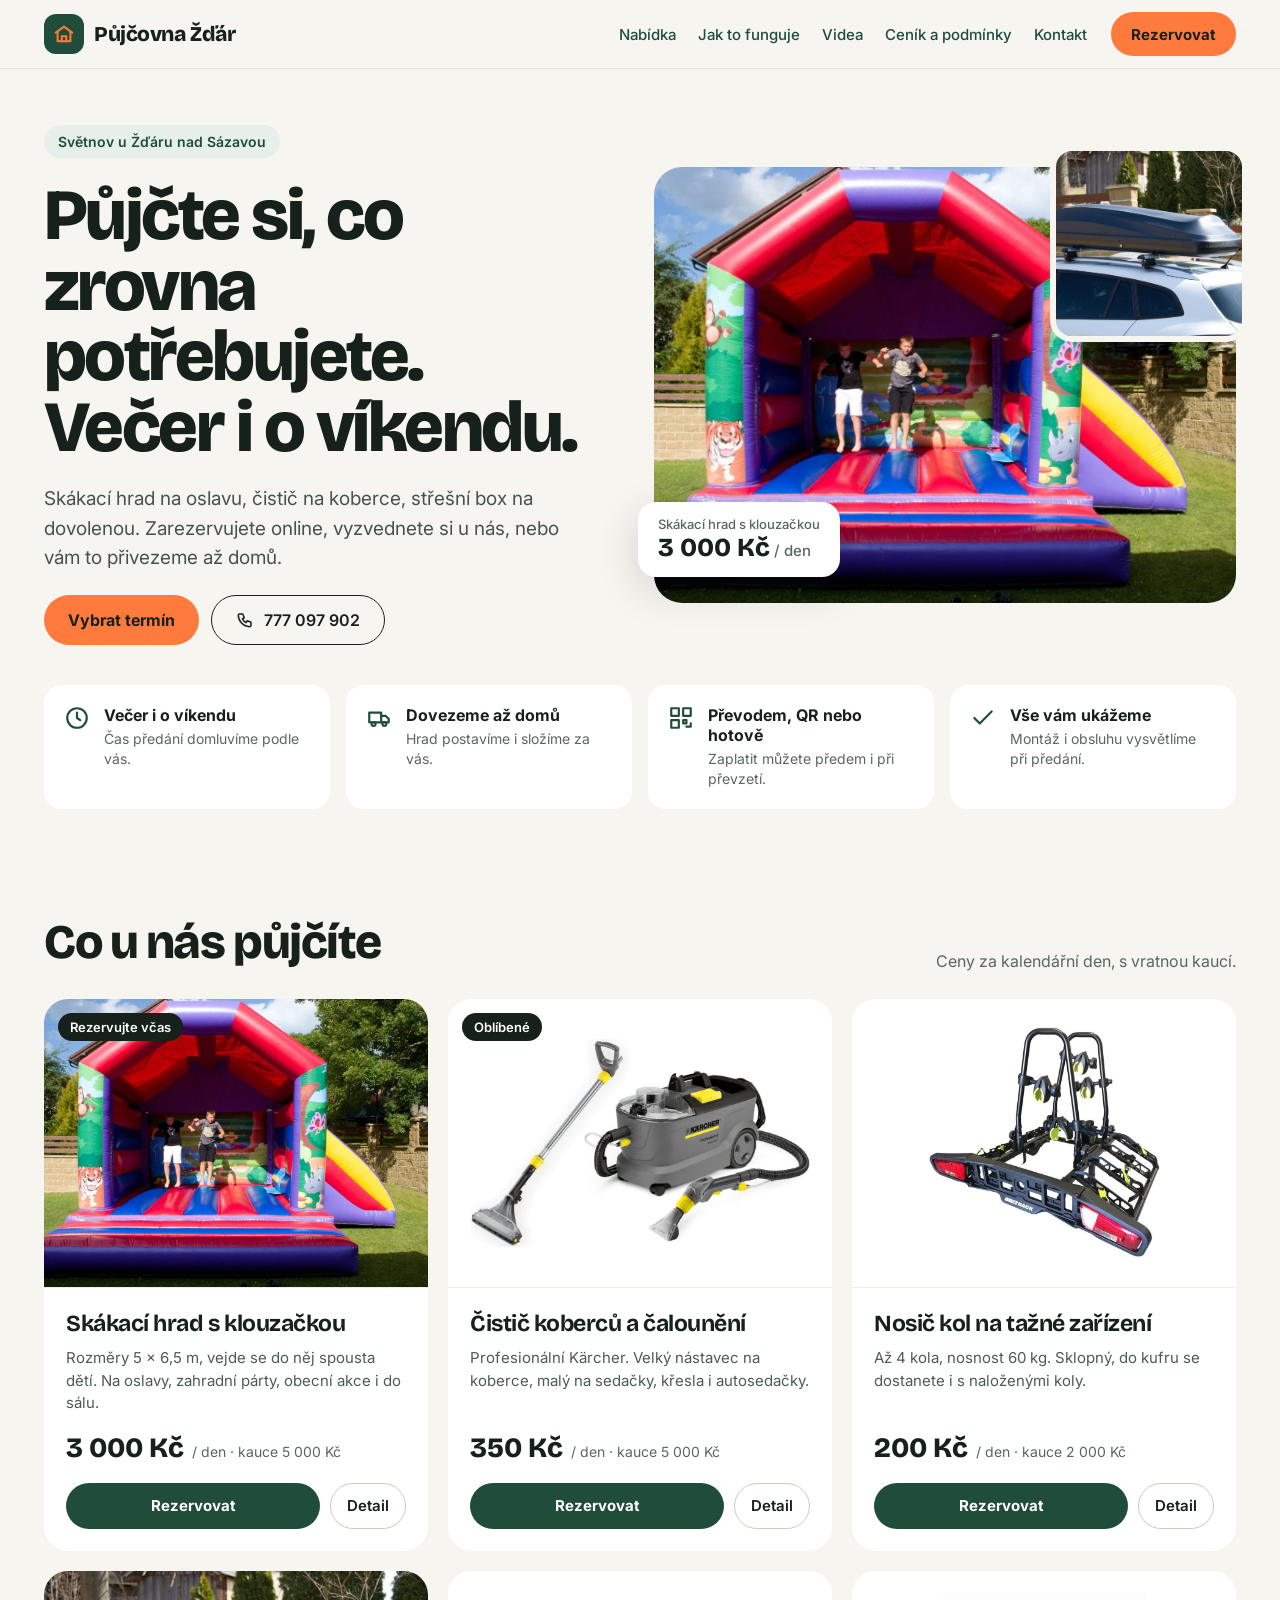
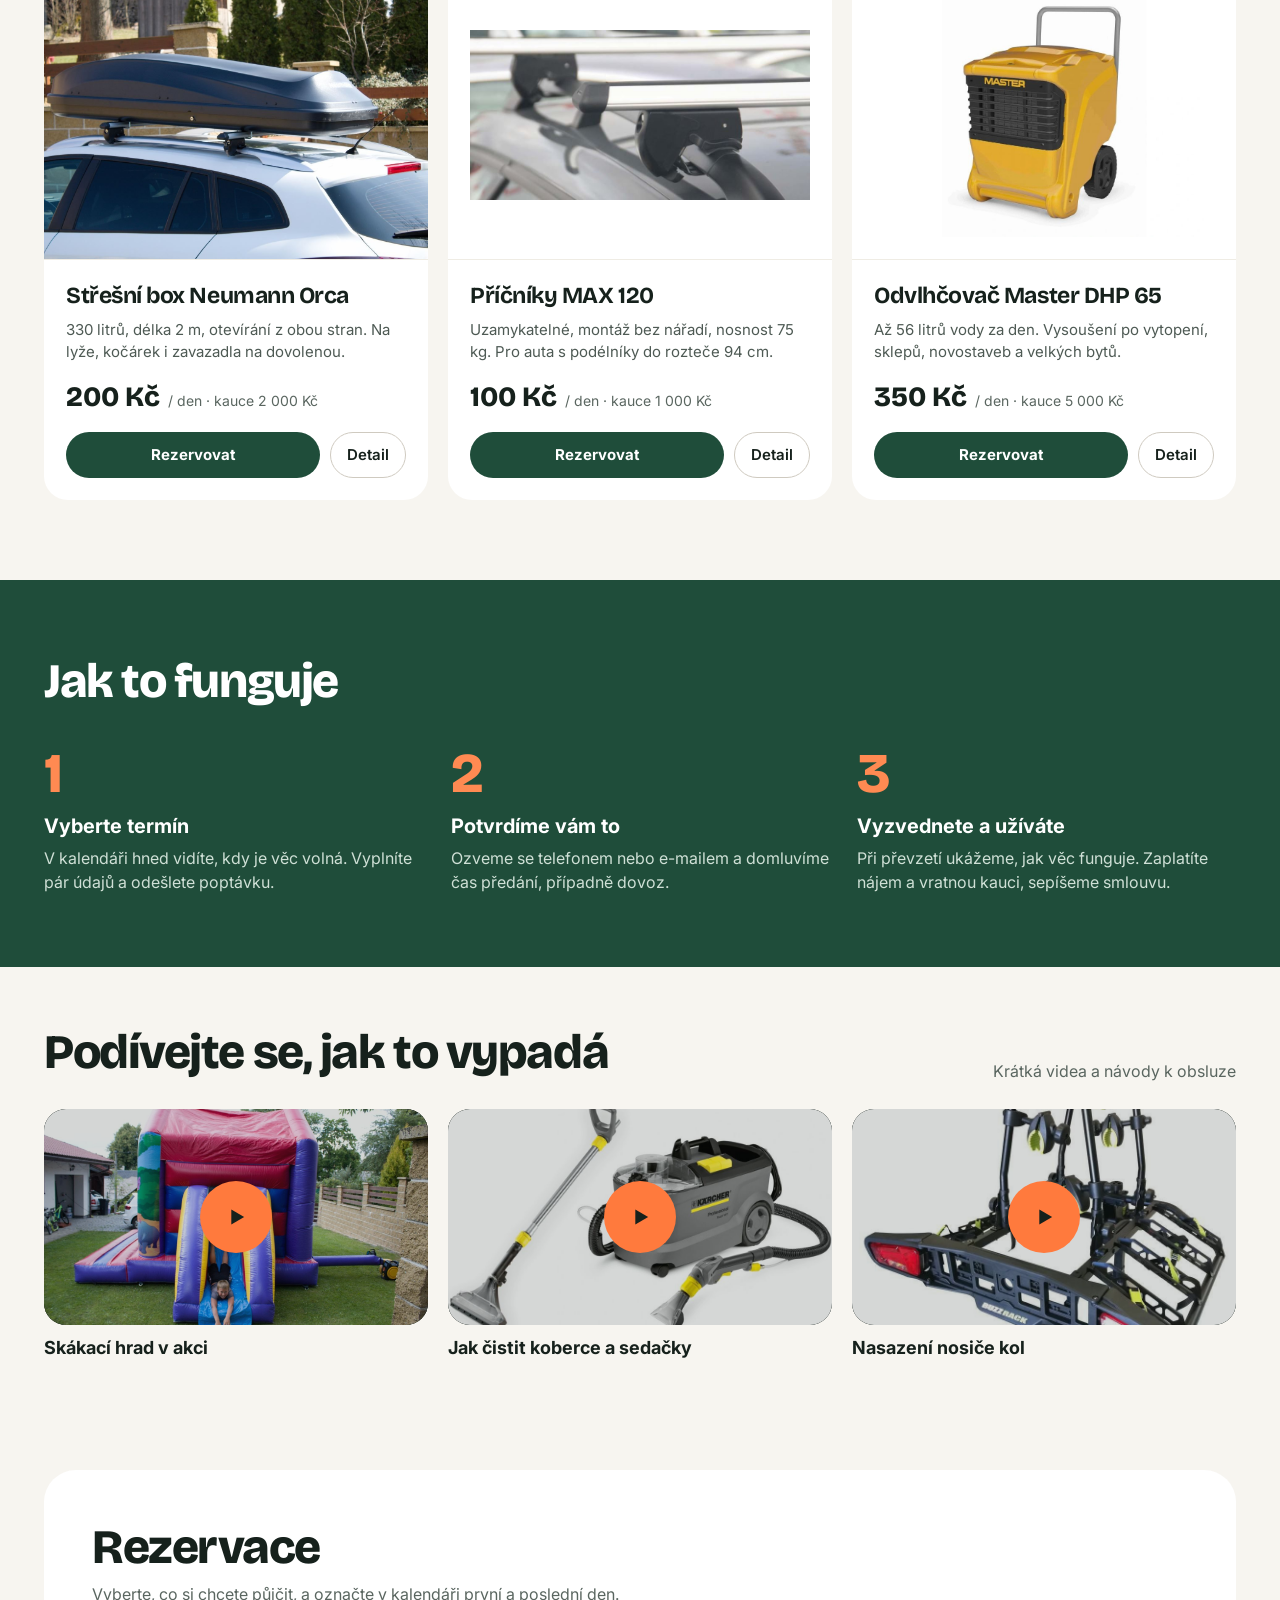
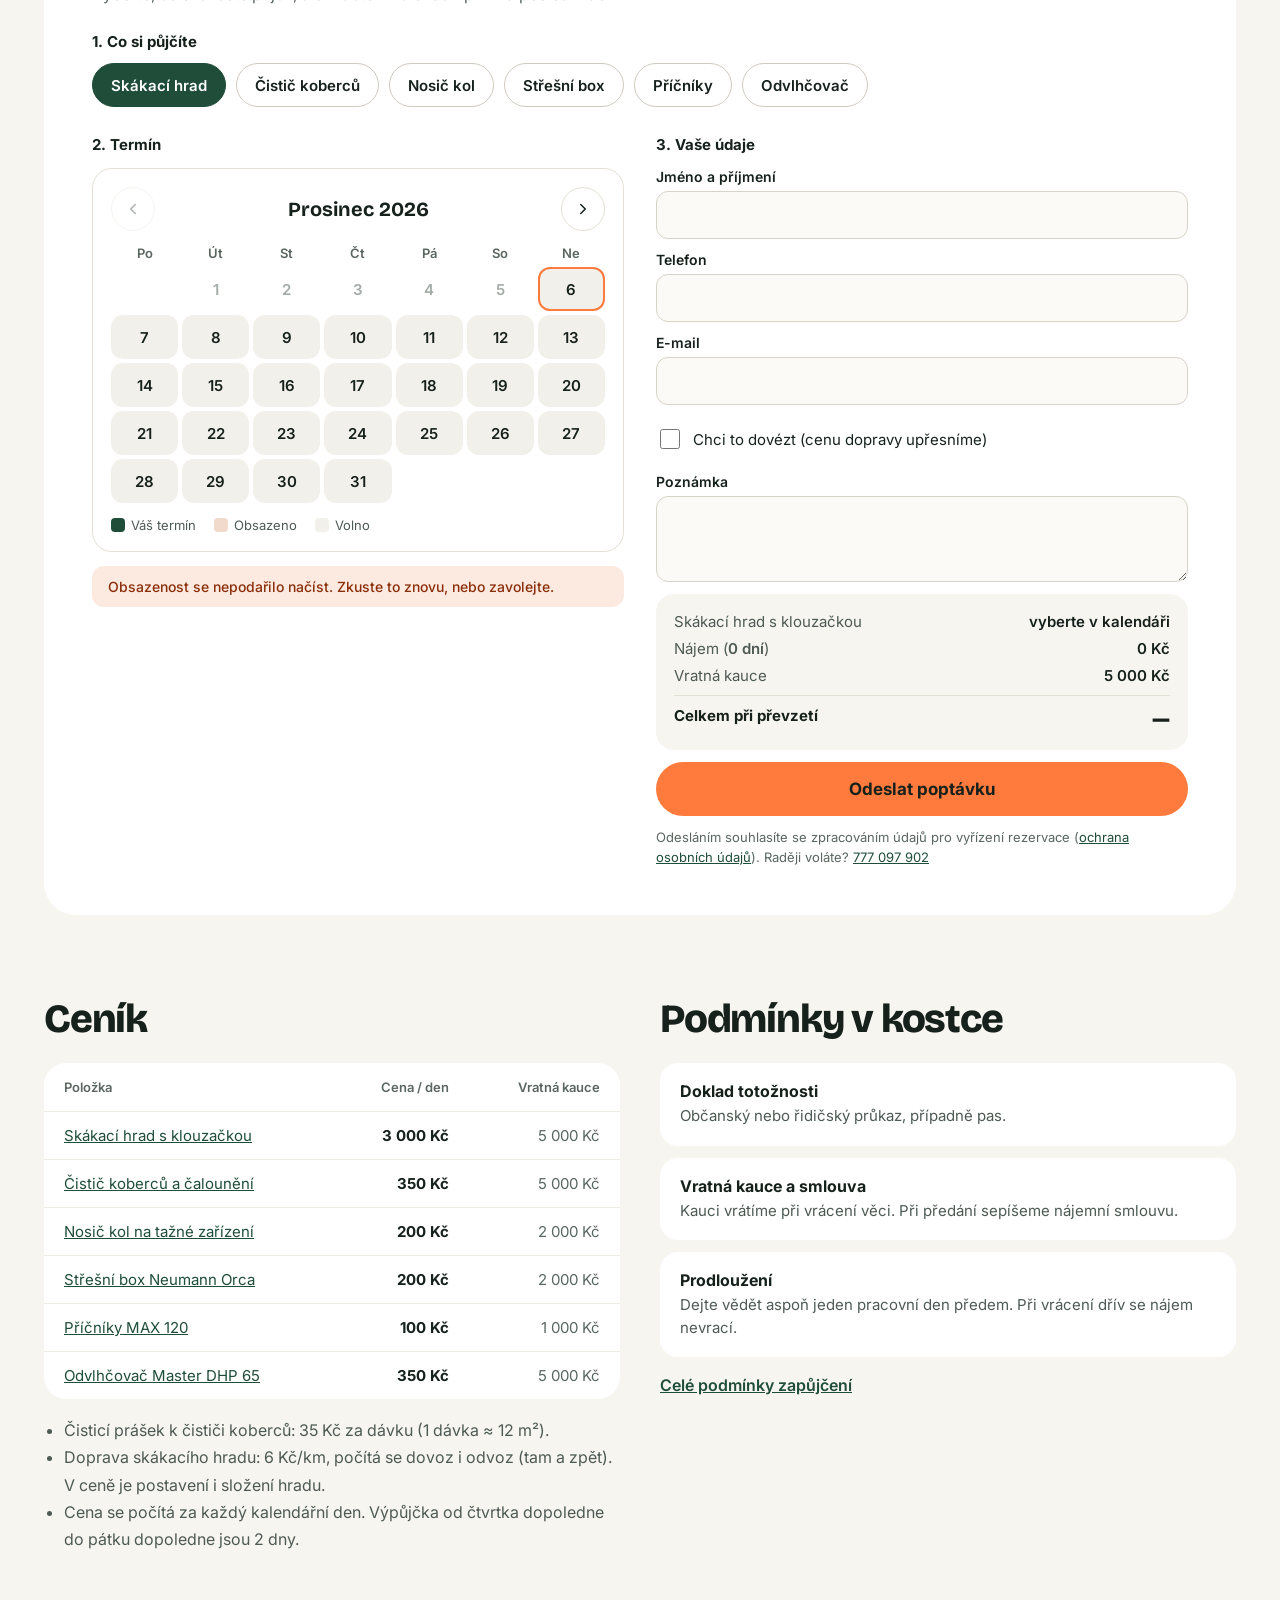
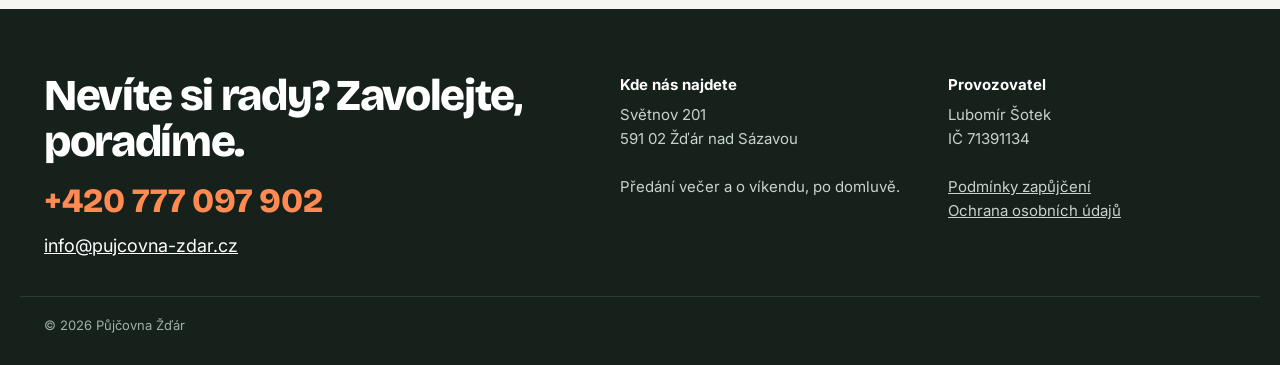
==== index.html @ d83ba99a "Nový web Půjčovny Žďár s rezervacemi a aplikací pro správu Co-Authored-By: Claude Opus 5.5 <noreply@" ====
<!doctype html>
<html lang="cs">
<head>
<meta charset="utf-8">
<meta name="viewport" content="width=device-width, initial-scale=1">
<title>Půjčovna Žďár – skákací hrad, čistič koberců, střešní box | Světnov u Žďáru n. S.</title>
<meta name="description" content="Půjčovna ve Světnově u Žďáru nad Sázavou: skákací hrad s klouzačkou, čistič koberců Kärcher, nosič kol, střešní box, příčníky a odvlhčovač. Rezervace online, vyzvednutí večer i o víkendu, dovoz domů.">
<link rel="canonical" href="https://www.pujcovna-zdar.cz/">
<meta property="og:title" content="Půjčovna Žďár – skákací hrad, čistič koberců, střešní box | Světnov u Žďáru n. S.">
<meta property="og:description" content="Půjčovna ve Světnově u Žďáru nad Sázavou: skákací hrad s klouzačkou, čistič koberců Kärcher, nosič kol, střešní box, příčníky a odvlhčovač. Rezervace online, vyzvednutí večer i o víkendu, dovoz domů.">
<meta property="og:image" content="https://www.pujcovna-zdar.cz/img/hrad-1.jpg">
<meta name="theme-color" content="#1F4D3A">
<link rel="icon" href="/favicon.svg" type="image/svg+xml">
<link rel="preconnect" href="https://fonts.googleapis.com">
<link rel="preconnect" href="https://fonts.gstatic.com" crossorigin>
<link href="https://fonts.googleapis.com/css2?family=Bricolage+Grotesque:opsz,wght@12..96,700;12..96,800&family=Inter:wght@400;500;600;700&display=swap" rel="stylesheet">
<link rel="stylesheet" href="/css/style.css">
</head>
<body>
<header class="site-head"><div class="wrap">
<a class="logo" href="/"><span class="logo-mark"><svg width="22" height="22" viewBox="0 0 24 24" fill="none" stroke="#FF7A3D" stroke-width="2.2" stroke-linecap="round" stroke-linejoin="round" aria-hidden="true"><path d="M3 10.5 12 4l9 6.5"/><path d="M5 9.5V20h14V9.5"/><path d="M9.5 20v-5.5h5V20"/></svg></span><span class="logo-text">Půjčovna Žďár</span></a>
<nav class="nav" aria-label="Hlavní menu">
<a href="/#nabidka">Nabídka</a><a href="/#jak">Jak to funguje</a><a href="/#videa">Videa</a><a href="/#cenik">Ceník a podmínky</a><a href="/#kontakt">Kontakt</a>
</nav>
<a class="btn btn-accent head-cta" href="/#rezervace">Rezervovat</a>
</div></header>

<main id="top">
<section class="wrap hero">
<div class="hero-text">
<span class="pill">Světnov u Žďáru nad Sázavou</span>
<h1>Půjčte si, co zrovna potřebujete. Večer i o víkendu.</h1>
<p class="lead">Skákací hrad na oslavu, čistič na koberce, střešní box na dovolenou. Zarezervujete online, vyzvednete si u nás, nebo vám to přivezeme až domů.</p>
<div class="hero-actions"><a class="btn btn-accent" href="#rezervace">Vybrat termín</a><a class="btn btn-outline" href="tel:+420777097902"><svg width="18" height="18" viewBox="0 0 24 24" fill="none" stroke="currentColor" stroke-width="2" stroke-linecap="round" stroke-linejoin="round" aria-hidden="true"><path d="M5 4h4l2 5-2.5 1.5a11 11 0 0 0 5 5L15 13l5 2v4a2 2 0 0 1-2 2A16 16 0 0 1 3 6a2 2 0 0 1 2-2"/></svg> 777 097 902</a></div>
</div>
<div class="hero-media">
<img class="main" src="/img/hrad-1.jpg" alt="Děti skáčou na našem skákacím hradu" fetchpriority="high">
<img class="side" src="/img/box-auto.jpg" alt="Náš střešní box na autě">
<div class="price-chip"><small>Skákací hrad s klouzačkou</small><strong data-price="hrad">3 000 Kč</strong> <span>/ den</span></div>
</div>
</section>
<section class="wrap perks" aria-label="Výhody"><div class="perk"><svg width="26" height="26" viewBox="0 0 24 24" fill="none" stroke="#1F4D3A" stroke-width="2" stroke-linecap="round" stroke-linejoin="round" aria-hidden="true"><circle cx="12" cy="12" r="9"/><path d="M12 7v5l3 2"/></svg><div><p><b>Večer i o víkendu</b></p><p>Čas předání domluvíme podle vás.</p></div></div><div class="perk"><svg width="26" height="26" viewBox="0 0 24 24" fill="none" stroke="#1F4D3A" stroke-width="2" stroke-linecap="round" stroke-linejoin="round" aria-hidden="true"><path d="M3 7h11v9H3z"/><path d="M14 10h4l3 3v3h-7"/><circle cx="7" cy="17.5" r="1.8"/><circle cx="17" cy="17.5" r="1.8"/></svg><div><p><b>Dovezeme až domů</b></p><p>Hrad postavíme i složíme za vás.</p></div></div><div class="perk"><svg width="26" height="26" viewBox="0 0 24 24" fill="none" stroke="#1F4D3A" stroke-width="2" stroke-linecap="round" stroke-linejoin="round" aria-hidden="true"><rect x="3" y="3" width="7" height="7"/><rect x="14" y="3" width="7" height="7"/><rect x="3" y="14" width="7" height="7"/><path d="M14 14h3v3h-3zM17 20h4v-3"/></svg><div><p><b>Převodem, QR nebo hotově</b></p><p>Zaplatit můžete předem i při převzetí.</p></div></div><div class="perk"><svg width="26" height="26" viewBox="0 0 24 24" fill="none" stroke="#1F4D3A" stroke-width="2" stroke-linecap="round" stroke-linejoin="round" aria-hidden="true"><path d="M20 6 9 17l-5-5"/></svg><div><p><b>Vše vám ukážeme</b></p><p>Montáž i obsluhu vysvětlíme při předání.</p></div></div></section>

<section class="wrap sec" id="nabidka">
<div class="sec-head"><h2>Co u nás půjčíte</h2><p>Ceny za kalendářní den, s vratnou kaucí.</p></div>
<div class="grid-items"><article class="card">
<div class="card-media"><img src="/img/hrad-1.jpg" alt="Skákací hrad s klouzačkou" loading="lazy"><span class="tag">Rezervujte včas</span></div>
<div class="card-body">
<h3>Skákací hrad s klouzačkou</h3>
<p>Rozměry 5 × 6,5 m, vejde se do něj spousta dětí. Na oslavy, zahradní párty, obecní akce i do sálu.</p>
<div class="price"><strong data-price="hrad">3 000 Kč</strong><span>/ den · kauce <span data-deposit="hrad">5 000 Kč</span></span></div>
<div class="card-actions"><a class="btn btn-green" href="/?polozka=hrad#rezervace" data-pick="hrad">Rezervovat</a><a class="btn btn-ghost" href="/skakaci-hrad.html">Detail</a></div>
</div></article><article class="card">
<div class="card-media"><img src="/img/cistic.jpg" alt="Čistič koberců a čalounění" loading="lazy" class="contain"><span class="tag">Oblíbené</span></div>
<div class="card-body">
<h3>Čistič koberců a čalounění</h3>
<p>Profesionální Kärcher. Velký nástavec na koberce, malý na sedačky, křesla i autosedačky.</p>
<div class="price"><strong data-price="cistic">350 Kč</strong><span>/ den · kauce <span data-deposit="cistic">5 000 Kč</span></span></div>
<div class="card-actions"><a class="btn btn-green" href="/?polozka=cistic#rezervace" data-pick="cistic">Rezervovat</a><a class="btn btn-ghost" href="/cistic-kobercu.html">Detail</a></div>
</div></article><article class="card">
<div class="card-media"><img src="/img/nosic-kol.jpg" alt="Nosič kol na tažné zařízení" loading="lazy" class="contain"></div>
<div class="card-body">
<h3>Nosič kol na tažné zařízení</h3>
<p>Až 4 kola, nosnost 60 kg. Sklopný, do kufru se dostanete i s naloženými koly.</p>
<div class="price"><strong data-price="nosic">200 Kč</strong><span>/ den · kauce <span data-deposit="nosic">2 000 Kč</span></span></div>
<div class="card-actions"><a class="btn btn-green" href="/?polozka=nosic#rezervace" data-pick="nosic">Rezervovat</a><a class="btn btn-ghost" href="/nosic-kol.html">Detail</a></div>
</div></article><article class="card">
<div class="card-media"><img src="/img/box-auto.jpg" alt="Střešní box Neumann Orca" loading="lazy"></div>
<div class="card-body">
<h3>Střešní box Neumann Orca</h3>
<p>330 litrů, délka 2 m, otevírání z obou stran. Na lyže, kočárek i zavazadla na dovolenou.</p>
<div class="price"><strong data-price="box">200 Kč</strong><span>/ den · kauce <span data-deposit="box">2 000 Kč</span></span></div>
<div class="card-actions"><a class="btn btn-green" href="/?polozka=box#rezervace" data-pick="box">Rezervovat</a><a class="btn btn-ghost" href="/stresni-box.html">Detail</a></div>
</div></article><article class="card">
<div class="card-media"><img src="/img/pricniky.jpg" alt="Příčníky MAX 120" loading="lazy" class="contain"></div>
<div class="card-body">
<h3>Příčníky MAX 120</h3>
<p>Uzamykatelné, montáž bez nářadí, nosnost 75 kg. Pro auta s podélníky do rozteče 94 cm.</p>
<div class="price"><strong data-price="pricniky">100 Kč</strong><span>/ den · kauce <span data-deposit="pricniky">1 000 Kč</span></span></div>
<div class="card-actions"><a class="btn btn-green" href="/?polozka=pricniky#rezervace" data-pick="pricniky">Rezervovat</a><a class="btn btn-ghost" href="/pricniky.html">Detail</a></div>
</div></article><article class="card">
<div class="card-media"><img src="/img/odvlhcovac.jpg" alt="Odvlhčovač Master DHP 65" loading="lazy" class="contain"></div>
<div class="card-body">
<h3>Odvlhčovač Master DHP 65</h3>
<p>Až 56 litrů vody za den. Vysoušení po vytopení, sklepů, novostaveb a velkých bytů.</p>
<div class="price"><strong data-price="odvlhcovac">350 Kč</strong><span>/ den · kauce <span data-deposit="odvlhcovac">5 000 Kč</span></span></div>
<div class="card-actions"><a class="btn btn-green" href="/?polozka=odvlhcovac#rezervace" data-pick="odvlhcovac">Rezervovat</a><a class="btn btn-ghost" href="/odvlhcovac.html">Detail</a></div>
</div></article></div>
</section>

<section class="how" id="jak"><div class="wrap sec" style="padding-top:72px;padding-bottom:72px">
<h2>Jak to funguje</h2>
<div class="steps">
<div class="step"><span>1</span><b>Vyberte termín</b><p>V kalendáři hned vidíte, kdy je věc volná. Vyplníte pár údajů a odešlete poptávku.</p></div>
<div class="step"><span>2</span><b>Potvrdíme vám to</b><p>Ozveme se telefonem nebo e-mailem a domluvíme čas předání, případně dovoz.</p></div>
<div class="step"><span>3</span><b>Vyzvednete a užíváte</b><p>Při převzetí ukážeme, jak věc funguje. Zaplatíte nájem a vratnou kauci, sepíšeme smlouvu.</p></div>
</div></div></section>

<section class="wrap sec" id="videa">
<div class="sec-head"><h2>Podívejte se, jak to vypadá</h2><p>Krátká videa a návody k obsluze</p></div>
<div class="grid-videos"><div class="video"><div class="video-frame"><button type="button" data-yt="SJhKD7yizJc" aria-label="Přehrát video: Skákací hrad v akci"><img src="/img/hrad-2.jpg" alt="" loading="lazy"><span class="play"><svg width="28" height="28" viewBox="0 0 24 24" fill="#16211C" aria-hidden="true"><path d="M8 5.5v13l11-6.5z"/></svg></span></button></div><b>Skákací hrad v akci</b></div><div class="video"><div class="video-frame"><button type="button" data-yt="HeKKoeleCpo" aria-label="Přehrát video: Jak čistit koberce a sedačky"><img src="/img/cistic.jpg" alt="" loading="lazy"><span class="play"><svg width="28" height="28" viewBox="0 0 24 24" fill="#16211C" aria-hidden="true"><path d="M8 5.5v13l11-6.5z"/></svg></span></button></div><b>Jak čistit koberce a sedačky</b></div><div class="video"><div class="video-frame"><button type="button" data-yt="Cu9wjQenfdY" aria-label="Přehrát video: Nasazení nosiče kol"><img src="/img/nosic-kol.jpg" alt="" loading="lazy"><span class="play"><svg width="28" height="28" viewBox="0 0 24 24" fill="#16211C" aria-hidden="true"><path d="M8 5.5v13l11-6.5z"/></svg></span></button></div><b>Nasazení nosiče kol</b></div></div>
</section>

<section class="wrap sec" id="rezervace">
<div class="res-box">
<div><h2>Rezervace</h2><p class="muted" style="margin:8px 0 0">Vyberte, co si chcete půjčit, a označte v kalendáři první a poslední den.</p></div>
<fieldset class="res-items"><legend>1. Co si půjčíte</legend><button type="button" class="chip" data-item="hrad" aria-pressed="false">Skákací hrad</button><button type="button" class="chip" data-item="cistic" aria-pressed="false">Čistič koberců</button><button type="button" class="chip" data-item="nosic" aria-pressed="false">Nosič kol</button><button type="button" class="chip" data-item="box" aria-pressed="false">Střešní box</button><button type="button" class="chip" data-item="pricniky" aria-pressed="false">Příčníky</button><button type="button" class="chip" data-item="odvlhcovac" aria-pressed="false">Odvlhčovač</button></fieldset>
<div class="res-cols">
<div class="res-col">
<p class="label-step" style="margin:0">2. Termín</p>
<div class="cal">
<div class="cal-head"><button type="button" class="icon-btn" id="calPrev" aria-label="Předchozí měsíc"><svg width="18" height="18" viewBox="0 0 24 24" fill="none" stroke="#16211C" stroke-width="2" stroke-linecap="round" aria-hidden="true"><path d="m15 18-6-6 6-6"/></svg></button><b id="calTitle" aria-live="polite"></b><button type="button" class="icon-btn" id="calNext" aria-label="Další měsíc"><svg width="18" height="18" viewBox="0 0 24 24" fill="none" stroke="#16211C" stroke-width="2" stroke-linecap="round" aria-hidden="true"><path d="m9 18 6-6-6-6"/></svg></button></div>
<div class="cal-dow" aria-hidden="true"><span>Po</span><span>Út</span><span>St</span><span>Čt</span><span>Pá</span><span>So</span><span>Ne</span></div>
<div class="cal-grid" id="calGrid"></div>
<div class="legend"><span><i style="background:#1F4D3A"></i>Váš termín</span><span><i style="background:#F1D9CC"></i>Obsazeno</span><span><i style="background:#F2F0EA"></i>Volno</span></div>
</div>
<p class="alert" id="calErr" role="alert" hidden></p>
</div>
<div class="res-col">
<p class="label-step" style="margin:0">3. Vaše údaje</p>
<div class="done" id="resDone" hidden>
<svg width="36" height="36" viewBox="0 0 24 24" fill="none" stroke="#1F4D3A" stroke-width="2.2" stroke-linecap="round" stroke-linejoin="round" aria-hidden="true"><circle cx="12" cy="12" r="10"/><path d="m7.5 12.5 3 3 6-6"/></svg>
<b>Děkujeme, poptávku máme.</b>
<p>Číslo poptávky: <strong id="resCode"></strong>. Termín vám potvrdíme telefonem nebo e-mailem, obvykle ještě týž den. Rezervace platí po našem potvrzení.</p>
<button type="button" class="btn btn-ghost" id="resAgain" style="align-self:flex-start">Nová rezervace</button>
</div>
<form class="form" id="resForm" novalidate>
<div class="form-row">
<label class="field">Jméno a příjmení<input name="name" type="text" autocomplete="name" required></label>
<label class="field" style="flex-basis:150px">Telefon<input name="phone" type="tel" autocomplete="tel" required></label>
</div>
<label class="field">E-mail<input name="email" type="email" autocomplete="email" required></label>
<label class="hp" aria-hidden="true">Nevyplňujte<input name="web" type="text" tabindex="-1" autocomplete="off"></label>
<label class="check"><input name="delivery" type="checkbox"> Chci to dovézt (cenu dopravy upřesníme)</label>
<label class="field">Poznámka<textarea name="note" rows="3"></textarea></label>
<div class="summary">
<div><span id="sumItem">—</span><span id="sumRange">vyberte v kalendáři</span></div>
<div><span>Nájem (<span id="sumDays">0 dní</span>)</span><span id="sumRent">0 Kč</span></div>
<div><span>Vratná kauce</span><span id="sumDep">—</span></div>
<div class="total"><span>Celkem při převzetí</span><span id="sumTotal">—</span></div>
</div>
<p class="alert" id="formErr" role="alert" hidden></p>
<button type="submit" class="btn btn-accent" id="resSubmit" style="min-height:54px;font-size:17px">Odeslat poptávku</button>
<p class="small">Odesláním souhlasíte se zpracováním údajů pro vyřízení rezervace (<a href="/gdpr.html">ochrana osobních údajů</a>). Raději voláte? <a href="tel:+420777097902">777 097 902</a></p>
</form>
</div>
</div>
</div>
</section>

<section class="wrap sec two" id="cenik" style="padding-top:24px">
<div>
<h2 style="font-size:clamp(30px,3.5vw,40px);margin-bottom:20px">Ceník</h2>
<div class="table-box"><table><thead><tr><th scope="col">Položka</th><th scope="col" class="r">Cena / den</th><th scope="col" class="r">Vratná kauce</th></tr></thead><tbody><tr><td><a href="/skakaci-hrad.html">Skákací hrad s klouzačkou</a></td><td class="r"><b data-price="hrad">3 000 Kč</b></td><td class="r muted" data-deposit="hrad">5 000 Kč</td></tr><tr><td><a href="/cistic-kobercu.html">Čistič koberců a čalounění</a></td><td class="r"><b data-price="cistic">350 Kč</b></td><td class="r muted" data-deposit="cistic">5 000 Kč</td></tr><tr><td><a href="/nosic-kol.html">Nosič kol na tažné zařízení</a></td><td class="r"><b data-price="nosic">200 Kč</b></td><td class="r muted" data-deposit="nosic">2 000 Kč</td></tr><tr><td><a href="/stresni-box.html">Střešní box Neumann Orca</a></td><td class="r"><b data-price="box">200 Kč</b></td><td class="r muted" data-deposit="box">2 000 Kč</td></tr><tr><td><a href="/pricniky.html">Příčníky MAX 120</a></td><td class="r"><b data-price="pricniky">100 Kč</b></td><td class="r muted" data-deposit="pricniky">1 000 Kč</td></tr><tr><td><a href="/odvlhcovac.html">Odvlhčovač Master DHP 65</a></td><td class="r"><b data-price="odvlhcovac">350 Kč</b></td><td class="r muted" data-deposit="odvlhcovac">5 000 Kč</td></tr></tbody></table></div>
<ul class="notes">
<li>Čisticí prášek k čističi koberců: 35 Kč za dávku (1 dávka ≈ 12 m²).</li>
<li>Doprava skákacího hradu: 6 Kč/km, počítá se dovoz i odvoz (tam a zpět). V ceně je postavení i složení hradu.</li>
<li>Cena se počítá za každý kalendářní den. Výpůjčka od čtvrtka dopoledne do pátku dopoledne jsou 2 dny.</li>
</ul>
</div>
<div>
<h2 style="font-size:clamp(30px,3.5vw,40px);margin-bottom:20px">Podmínky v kostce</h2>
<div class="boxes">
<div class="box"><b>Doklad totožnosti</b><p>Občanský nebo řidičský průkaz, případně pas.</p></div>
<div class="box"><b>Vratná kauce a smlouva</b><p>Kauci vrátíme při vrácení věci. Při předání sepíšeme nájemní smlouvu.</p></div>
<div class="box"><b>Prodloužení</b><p>Dejte vědět aspoň jeden pracovní den předem. Při vrácení dřív se nájem nevrací.</p></div>
<a href="/podminky.html" style="font-weight:600;padding:6px 0">Celé podmínky zapůjčení</a>
</div>
</div>
</section>
</main>

<footer class="foot" id="kontakt">
<div class="wrap">
<div class="foot-big">
<p>Nevíte si rady? Zavolejte, poradíme.</p>
<a class="tel" href="tel:+420777097902">+420 777 097 902</a>
<a class="mail" href="mailto:info@pujcovna-zdar.cz">info@pujcovna-zdar.cz</a>
</div>
<div class="foot-col"><b>Kde nás najdete</b>Světnov 201<br>591 02 Žďár nad Sázavou<br><br>Předání večer a o víkendu, po domluvě.</div>
<div class="foot-col"><b>Provozovatel</b>Lubomír Šotek<br>IČ 71391134<br><br><a href="/podminky.html">Podmínky zapůjčení</a><br><a href="/gdpr.html">Ochrana osobních údajů</a></div>
</div>
<div class="wrap foot-bottom">© 2026 Půjčovna Žďár</div>
</footer>

<script>window.PJ={"url": "https://bnckyiveqebzzzxuoluj.supabase.co", "key": "sb_publishable_9-08pVFy82_mNy3rRVh-6w_gUZwOe3I", "items": [{"id": "hrad", "slug": "skakaci-hrad", "name": "Skákací hrad s klouzačkou", "short_name": "Skákací hrad", "price": 3000, "deposit": 5000}, {"id": "cistic", "slug": "cistic-kobercu", "name": "Čistič koberců a čalounění", "short_name": "Čistič koberců", "price": 350, "deposit": 5000}, {"id": "nosic", "slug": "nosic-kol", "name": "Nosič kol na tažné zařízení", "short_name": "Nosič kol", "price": 200, "deposit": 2000}, {"id": "box", "slug": "stresni-box", "name": "Střešní box Neumann Orca", "short_name": "Střešní box", "price": 200, "deposit": 2000}, {"id": "pricniky", "slug": "pricniky", "name": "Příčníky MAX 120", "short_name": "Příčníky", "price": 100, "deposit": 1000}, {"id": "odvlhcovac", "slug": "odvlhcovac", "name": "Odvlhčovač Master DHP 65", "short_name": "Odvlhčovač", "price": 350, "deposit": 5000}]};</script>
<script src="/js/web.js" defer></script>
</body></html>
---- css/style.css ----
:root{
  --bg:#F7F5F0; --ink:#16211C; --muted:#4E5A54; --muted2:#5A6660; --line:#E4E0D6; --line2:#EFECE4;
  --green:#1F4D3A; --green-soft:#E6EFE9; --accent:#FF7A3D; --accent2:#FF8A52; --white:#fff;
  --taken:#F1D9CC; --taken-ink:#8A2E0A; --free:#F2F0EA;
  --head:'Bricolage Grotesque', system-ui, sans-serif;
}
*{box-sizing:border-box}
html{scroll-behavior:smooth}
body{margin:0;background:var(--bg);color:var(--ink);font-family:Inter,system-ui,sans-serif;-webkit-font-smoothing:antialiased}
img{max-width:100%;display:block}
a{color:var(--green)}a:hover{color:var(--ink)}
input,textarea,select,button{font-family:inherit;font-size:16px}
.wrap{max-width:1240px;margin:0 auto;padding-left:24px;padding-right:24px}
h1,h2,h3{font-family:var(--head);letter-spacing:-.03em;margin:0}
h2{font-weight:800;font-size:clamp(30px,4vw,48px)}
.muted{color:var(--muted2)}
.btn{display:inline-flex;align-items:center;justify-content:center;gap:10px;min-height:48px;padding:14px 24px;border-radius:999px;font-weight:700;font-size:16px;text-decoration:none;border:0;cursor:pointer}
.btn-accent{background:var(--accent);color:var(--ink)}.btn-accent:hover{background:var(--accent2);color:var(--ink)}
.btn-green{background:var(--green);color:#fff}.btn-green:hover{background:#173b2c;color:#fff}
.btn-outline{border:1.5px solid var(--ink);color:var(--ink);background:transparent;font-weight:600}
.btn-ghost{border:1.5px solid #CFCAC0;color:var(--ink);background:transparent;font-weight:600}

/* header */
.site-head{position:sticky;top:0;z-index:20;background:rgba(247,245,240,.94);backdrop-filter:blur(8px);border-bottom:1px solid var(--line)}
.site-head .wrap{display:flex;align-items:center;gap:24px;padding-top:12px;padding-bottom:12px;flex-wrap:wrap}
.logo{display:flex;align-items:center;gap:10px;text-decoration:none;color:var(--ink)}
.logo-mark{width:40px;height:40px;border-radius:12px;background:var(--green);display:flex;align-items:center;justify-content:center}
.logo-text{font-family:var(--head);font-weight:800;font-size:21px;letter-spacing:-.02em}
.nav{display:flex;gap:22px;margin-left:auto;font-weight:500;font-size:15px}
.nav a{text-decoration:none}
.head-cta{padding:11px 20px;min-height:44px;font-size:15px}
@media (max-width:860px){.nav{display:none}.head-cta{margin-left:auto}}

/* hero */
.hero{display:flex;flex-wrap:wrap;gap:48px;align-items:center;padding-top:56px;padding-bottom:40px}
.hero-text{flex:1 1 440px;min-width:0;display:flex;flex-direction:column;gap:22px}
.pill{align-self:flex-start;background:var(--green-soft);color:var(--green);font-weight:600;font-size:14px;padding:8px 14px;border-radius:999px}
.hero h1{font-weight:800;font-size:clamp(40px,6vw,72px);line-height:.98;letter-spacing:-.035em}
.hero p.lead{margin:0;font-size:19px;line-height:1.55;color:#46524C;max-width:520px}
.hero-actions{display:flex;gap:12px;flex-wrap:wrap}
.hero-media{flex:1 1 460px;min-width:0;position:relative}
.hero-media .main{width:100%;aspect-ratio:4/3;object-fit:cover;border-radius:28px}
.hero-media .side{position:absolute;right:-12px;top:-22px;width:34%;aspect-ratio:1;object-fit:cover;border-radius:22px;border:6px solid var(--bg)}
.price-chip{position:absolute;left:-16px;bottom:26px;background:#fff;border-radius:18px;padding:14px 20px;box-shadow:0 12px 40px rgba(22,33,28,.16)}
.price-chip small{display:block;font-size:13px;color:var(--muted2);font-weight:500}
.price-chip strong{font-family:var(--head);font-size:26px;font-weight:800}
.price-chip span{font-size:15px;font-weight:500;color:var(--muted2)}
@media (max-width:600px){.hero-media .side{display:none}.price-chip{left:12px}}

/* perks */
.perks{display:grid;grid-template-columns:repeat(auto-fit,minmax(220px,1fr));gap:16px;padding-bottom:48px}
.perk{background:#fff;border-radius:18px;padding:20px;display:flex;gap:14px;align-items:flex-start}
.perk svg{flex:none}
.perk p{margin:0}.perk p+p{margin-top:4px;color:var(--muted2);font-size:14px;line-height:1.45}
.perk b{font-weight:700}

/* section heads */
.sec{padding-top:56px;padding-bottom:56px}
.sec-head{display:flex;justify-content:space-between;align-items:flex-end;gap:16px;flex-wrap:wrap;margin-bottom:28px}
.sec-head p{margin:0;color:var(--muted2)}

/* items */
.grid-items{display:grid;grid-template-columns:repeat(auto-fill,minmax(300px,1fr));gap:20px}
.card{background:#fff;border-radius:24px;overflow:hidden;display:flex;flex-direction:column}
.card-media{position:relative;background:#fff;border-bottom:1px solid var(--line2)}
.card-media img{width:100%;aspect-ratio:4/3;object-fit:cover}
.card-media img.contain{object-fit:contain;padding:22px}
.tag{position:absolute;top:14px;left:14px;background:var(--ink);color:#fff;font-size:13px;font-weight:600;padding:6px 12px;border-radius:999px}
.card-body{padding:22px;display:flex;flex-direction:column;gap:10px;flex:1}
.card-body h3{font-weight:700;font-size:23px;letter-spacing:-.02em}
.card-body p{margin:0;color:var(--muted);font-size:15px;line-height:1.5;flex:1}
.price{display:flex;align-items:baseline;gap:8px;margin-top:6px}
.price strong{font-family:var(--head);font-weight:800;font-size:28px}
.price span{color:var(--muted2);font-size:14px}
.card-actions{display:flex;gap:10px;margin-top:8px}
.card-actions .btn{min-height:46px;padding:12px 16px;font-size:15px}
.card-actions .btn-green{flex:1}

/* how */
.how{background:var(--green);color:#fff;margin-top:24px}
.how h2{margin-bottom:36px}
.steps{display:grid;grid-template-columns:repeat(auto-fit,minmax(240px,1fr));gap:28px}
.step span{font-family:var(--head);font-weight:800;font-size:56px;color:var(--accent2);line-height:1}
.step b{display:block;font-size:20px;margin:12px 0 8px}
.step p{margin:0;color:#CFE0D6;line-height:1.55}

/* videos */
.grid-videos{display:grid;grid-template-columns:repeat(auto-fit,minmax(300px,1fr));gap:20px}
.video{display:flex;flex-direction:column;gap:12px}
.video-frame{position:relative;border-radius:22px;overflow:hidden;background:var(--ink);aspect-ratio:16/9}
.video-frame iframe{position:absolute;inset:0;width:100%;height:100%;border:0}
.video-frame button{position:absolute;inset:0;width:100%;height:100%;border:0;padding:0;cursor:pointer;background:var(--ink)}
.video-frame button img{width:100%;height:100%;object-fit:cover;opacity:.82}
.video-frame .play{position:absolute;left:50%;top:50%;transform:translate(-50%,-50%);width:72px;height:72px;border-radius:999px;background:var(--accent);display:flex;align-items:center;justify-content:center}
.video b{font-size:18px}

/* reservation */
.res-box{background:#fff;border-radius:32px;padding:clamp(20px,4vw,48px);display:flex;flex-direction:column;gap:28px}
.res-items{display:flex;flex-wrap:wrap;gap:10px;border:0;padding:0;margin:0}
.res-items legend,.label-step{font-weight:700;font-size:15px;margin-bottom:12px;padding:0}
.chip{cursor:pointer;font-weight:600;font-size:15px;padding:10px 18px;min-height:44px;border-radius:999px;border:1.5px solid #CFCAC0;background:#fff;color:var(--ink)}
.chip[aria-pressed="true"]{background:var(--green);border-color:var(--green);color:#fff}
.res-cols{display:flex;flex-wrap:wrap;gap:32px}
.res-col{flex:1 1 380px;min-width:0;display:flex;flex-direction:column;gap:14px}
.cal{border:1px solid var(--line);border-radius:20px;padding:18px}
.cal-head{display:flex;align-items:center;justify-content:space-between;margin-bottom:14px}
.cal-head b{font-family:var(--head);font-weight:700;font-size:20px;text-transform:capitalize}
.icon-btn{width:44px;height:44px;border-radius:999px;border:1px solid var(--line);background:#fff;cursor:pointer;display:flex;align-items:center;justify-content:center}
.icon-btn:disabled{opacity:.35;cursor:default}
.cal-dow,.cal-grid{display:grid;grid-template-columns:repeat(7,minmax(0,1fr));gap:4px}
.cal-dow{text-align:center;font-size:13px;color:var(--muted2);font-weight:600;margin-bottom:6px}
.day{height:44px;border-radius:12px;border:0;font-weight:600;font-size:15px;background:var(--free);color:var(--ink);cursor:pointer}
.day.empty{visibility:hidden}
.day.past{background:transparent;color:#A3ABA6;cursor:default}
.day.taken{background:var(--taken);color:var(--taken-ink);text-decoration:line-through;cursor:not-allowed}
.day.sel{background:var(--green);color:#fff}
.day.today{box-shadow:inset 0 0 0 2px var(--accent)}
.legend{display:flex;gap:18px;flex-wrap:wrap;margin-top:14px;font-size:13px;color:var(--muted)}
.legend i{display:inline-block;width:14px;height:14px;border-radius:4px;vertical-align:-2px;margin-right:6px}
.alert{margin:0;background:#FCE9DF;color:var(--taken-ink);padding:12px 16px;border-radius:12px;font-size:14px;font-weight:500}
.form{display:flex;flex-direction:column;gap:12px}
.form-row{display:flex;gap:12px;flex-wrap:wrap}
.field{flex:1 1 180px;display:flex;flex-direction:column;gap:6px;font-size:14px;font-weight:600}
.field input,.field textarea{height:48px;border-radius:12px;border:1.5px solid #D8D3C8;padding:0 14px;background:#FBFAF7;color:var(--ink)}
.field textarea{height:auto;padding:12px 14px;resize:vertical}
.field input:focus,.field textarea:focus{outline:2px solid var(--green);border-color:var(--green)}
.check{display:flex;gap:10px;align-items:center;min-height:44px;cursor:pointer;font-size:15px}
.check input{width:20px;height:20px;accent-color:var(--green)}
.summary{background:var(--bg);border-radius:18px;padding:18px;display:flex;flex-direction:column;gap:8px;font-size:15px}
.summary div{display:flex;justify-content:space-between;gap:12px}
.summary span:first-child{color:var(--muted)}
.summary span:last-child{font-weight:600;text-align:right}
.summary .total{border-top:1px solid var(--line);padding-top:10px;margin-top:2px}
.summary .total span:first-child{color:var(--ink);font-weight:700}
.summary .total span:last-child{font-family:var(--head);font-weight:800;font-size:22px}
.small{font-size:13px;color:var(--muted2);line-height:1.5;margin:0}
.done{background:var(--green-soft);border-radius:20px;padding:28px;display:flex;flex-direction:column;gap:10px}
.done b{font-family:var(--head);font-weight:800;font-size:26px}
.done p{margin:0;color:#2E4A3C;line-height:1.55}
.hp{position:absolute;left:-9999px;width:1px;height:1px;overflow:hidden}

/* pricing */
.two{display:flex;flex-wrap:wrap;gap:40px}
.two>div{flex:1 1 420px;min-width:0}
.table-box{background:#fff;border-radius:22px;overflow-x:auto}
table{width:100%;border-collapse:collapse;font-size:15px;min-width:420px}
th{text-align:left;color:var(--muted2);font-size:13px;font-weight:600;padding:16px 20px}
td{padding:14px 20px;border-top:1px solid var(--line2)}
.r{text-align:right}
ul.notes{margin:18px 0 0;padding-left:20px;color:var(--muted);line-height:1.7}
.boxes{display:flex;flex-direction:column;gap:12px}
.box{background:#fff;border-radius:18px;padding:18px 20px}
.box b{display:block}.box p{margin:4px 0 0;color:var(--muted);font-size:15px;line-height:1.5}

/* footer */
.foot{background:var(--ink);color:#fff}
.foot .wrap{display:flex;flex-wrap:wrap;gap:40px;padding-top:64px;padding-bottom:40px}
.foot-big{flex:2 1 360px;min-width:0;display:flex;flex-direction:column;gap:14px}
.foot-big p{margin:0;font-family:var(--head);font-weight:800;font-size:clamp(28px,4vw,44px);letter-spacing:-.03em;line-height:1.05}
.foot-big .tel{color:var(--accent2);font-family:var(--head);font-weight:800;font-size:34px;text-decoration:none}
.foot-big .mail{color:#fff;font-size:18px}
.foot-col{flex:1 1 200px;min-width:0;font-size:15px;line-height:1.6;color:#C9D3CD}
.foot-col b{color:#fff;display:block;margin-bottom:6px}
.foot-col a{color:#C9D3CD}
.foot-bottom{border-top:1px solid #2C3A33;font-size:13px;color:#9FB0A6;padding-top:20px!important;padding-bottom:32px!important}

/* detail */
.crumbs{padding-top:20px;font-size:14px;color:var(--muted2)}
.detail{display:flex;flex-wrap:wrap;gap:40px;align-items:flex-start;padding-top:24px;padding-bottom:48px}
.gallery{flex:3 1 540px;min-width:0;display:flex;flex-direction:column;gap:12px}
.gallery .big{width:100%;aspect-ratio:3/2;object-fit:cover;border-radius:28px;background:#fff}
.gallery .big.contain{object-fit:contain;padding:28px}
.thumbs{display:flex;gap:12px;flex-wrap:wrap}
.thumbs button{padding:0;border:3px solid transparent;border-radius:16px;overflow:hidden;cursor:pointer;width:132px;background:#fff}
.thumbs button[aria-current="true"]{border-color:var(--green)}
.thumbs img{width:100%;aspect-ratio:3/2;object-fit:cover}
.aside{flex:2 1 360px;min-width:0;display:flex;flex-direction:column;gap:20px}
.aside h1{font-weight:800;font-size:clamp(34px,4.5vw,56px);line-height:1;letter-spacing:-.035em}
.aside .desc{margin:0;font-size:17px;line-height:1.6;color:#46524C}
.buy{background:#fff;border-radius:22px;padding:22px;display:flex;flex-direction:column;gap:14px}
.buy .big-price{font-family:var(--head);font-weight:800;font-size:40px}
.specs{display:grid;grid-template-columns:repeat(auto-fit,minmax(140px,1fr));gap:12px}
.spec{background:var(--bg);border-radius:18px;padding:16px}
.spec small{font-size:13px;color:var(--muted2)}
.spec b{display:block;font-family:var(--head);font-weight:800;font-size:22px;margin-top:4px}
.white{background:#fff}
.prose{max-width:760px;line-height:1.7;color:#2c3833}
.prose h1{font-size:clamp(34px,4.5vw,52px);margin-bottom:24px}
.prose h2{font-size:26px;margin:32px 0 10px}
[hidden]{display:none!important}
.hp{position:absolute!important;left:-9999px;top:auto;width:1px;height:1px;overflow:hidden;clip:rect(0 0 0 0)}
@media (max-width:480px){.site-head .wrap{flex-wrap:nowrap;gap:12px}.logo-text{font-size:18px}.head-cta{padding:10px 16px;font-size:14px}}
.form>.field{flex:0 0 auto}
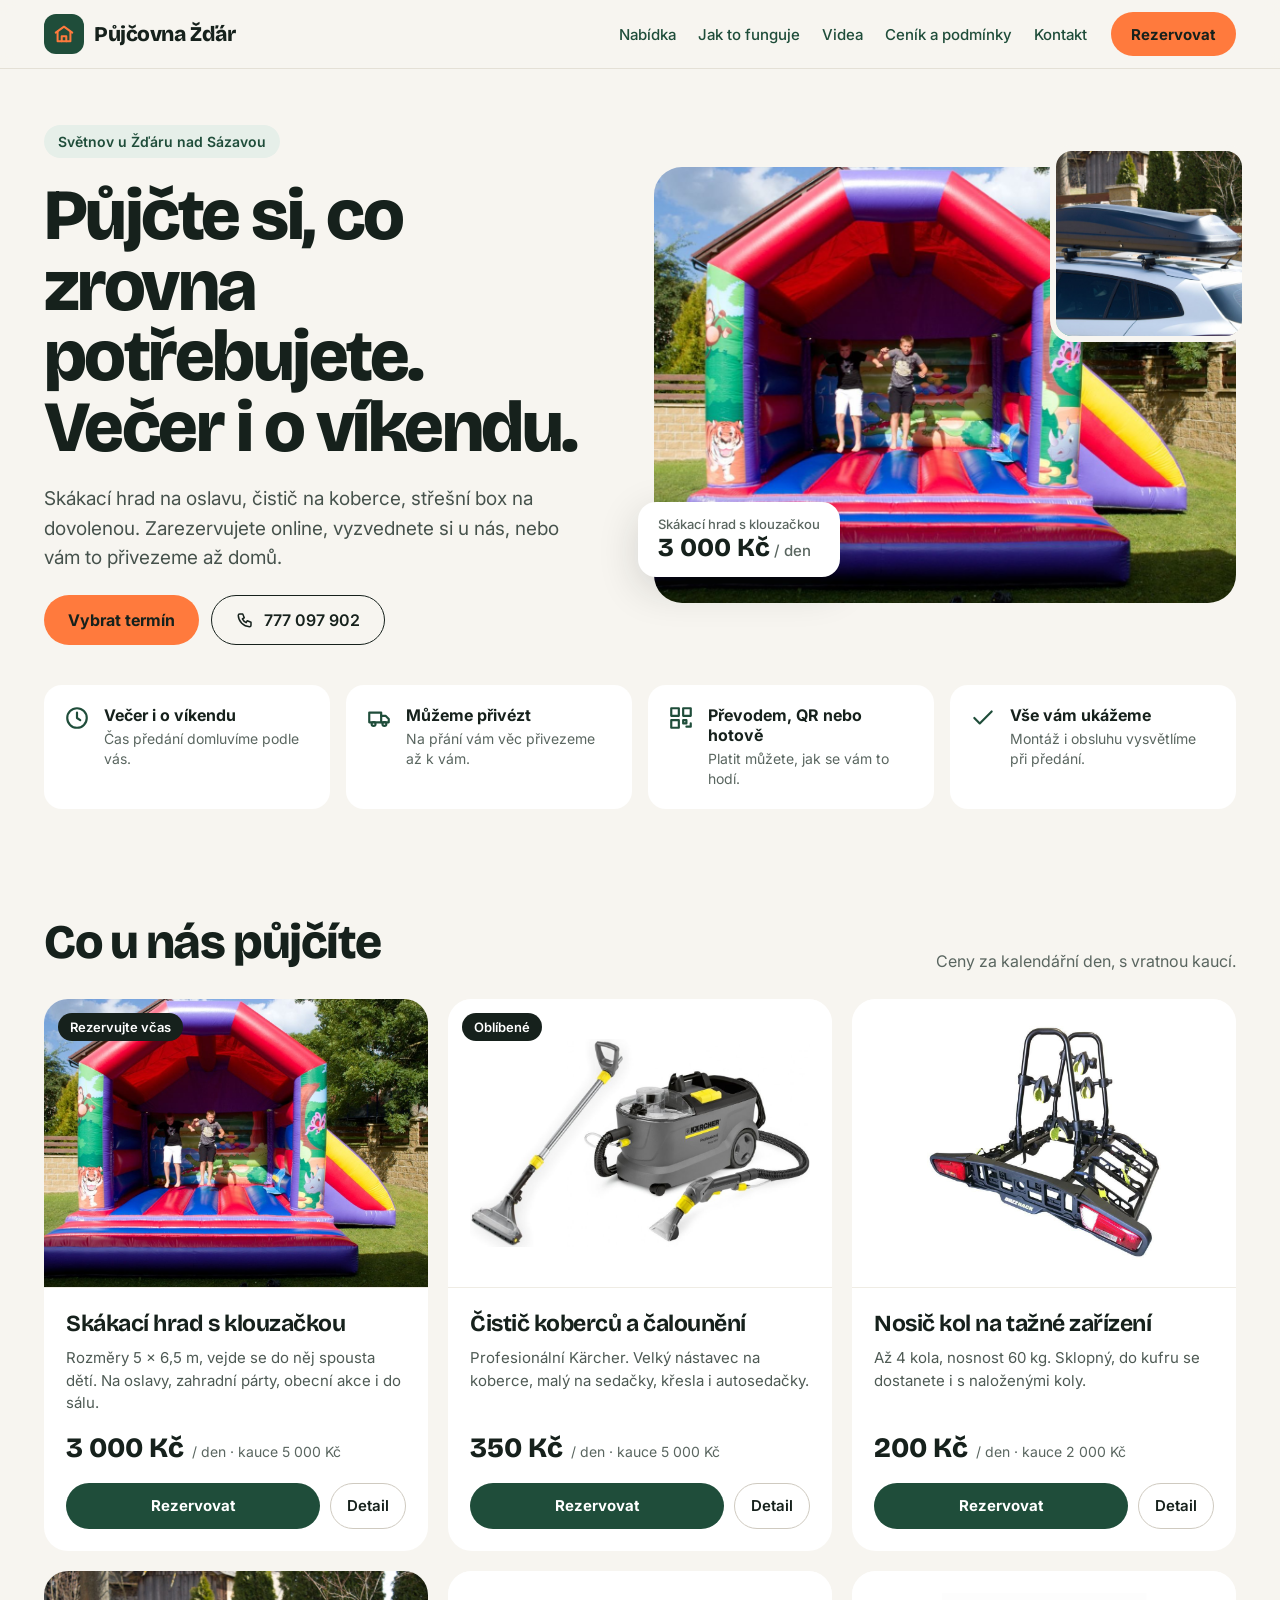
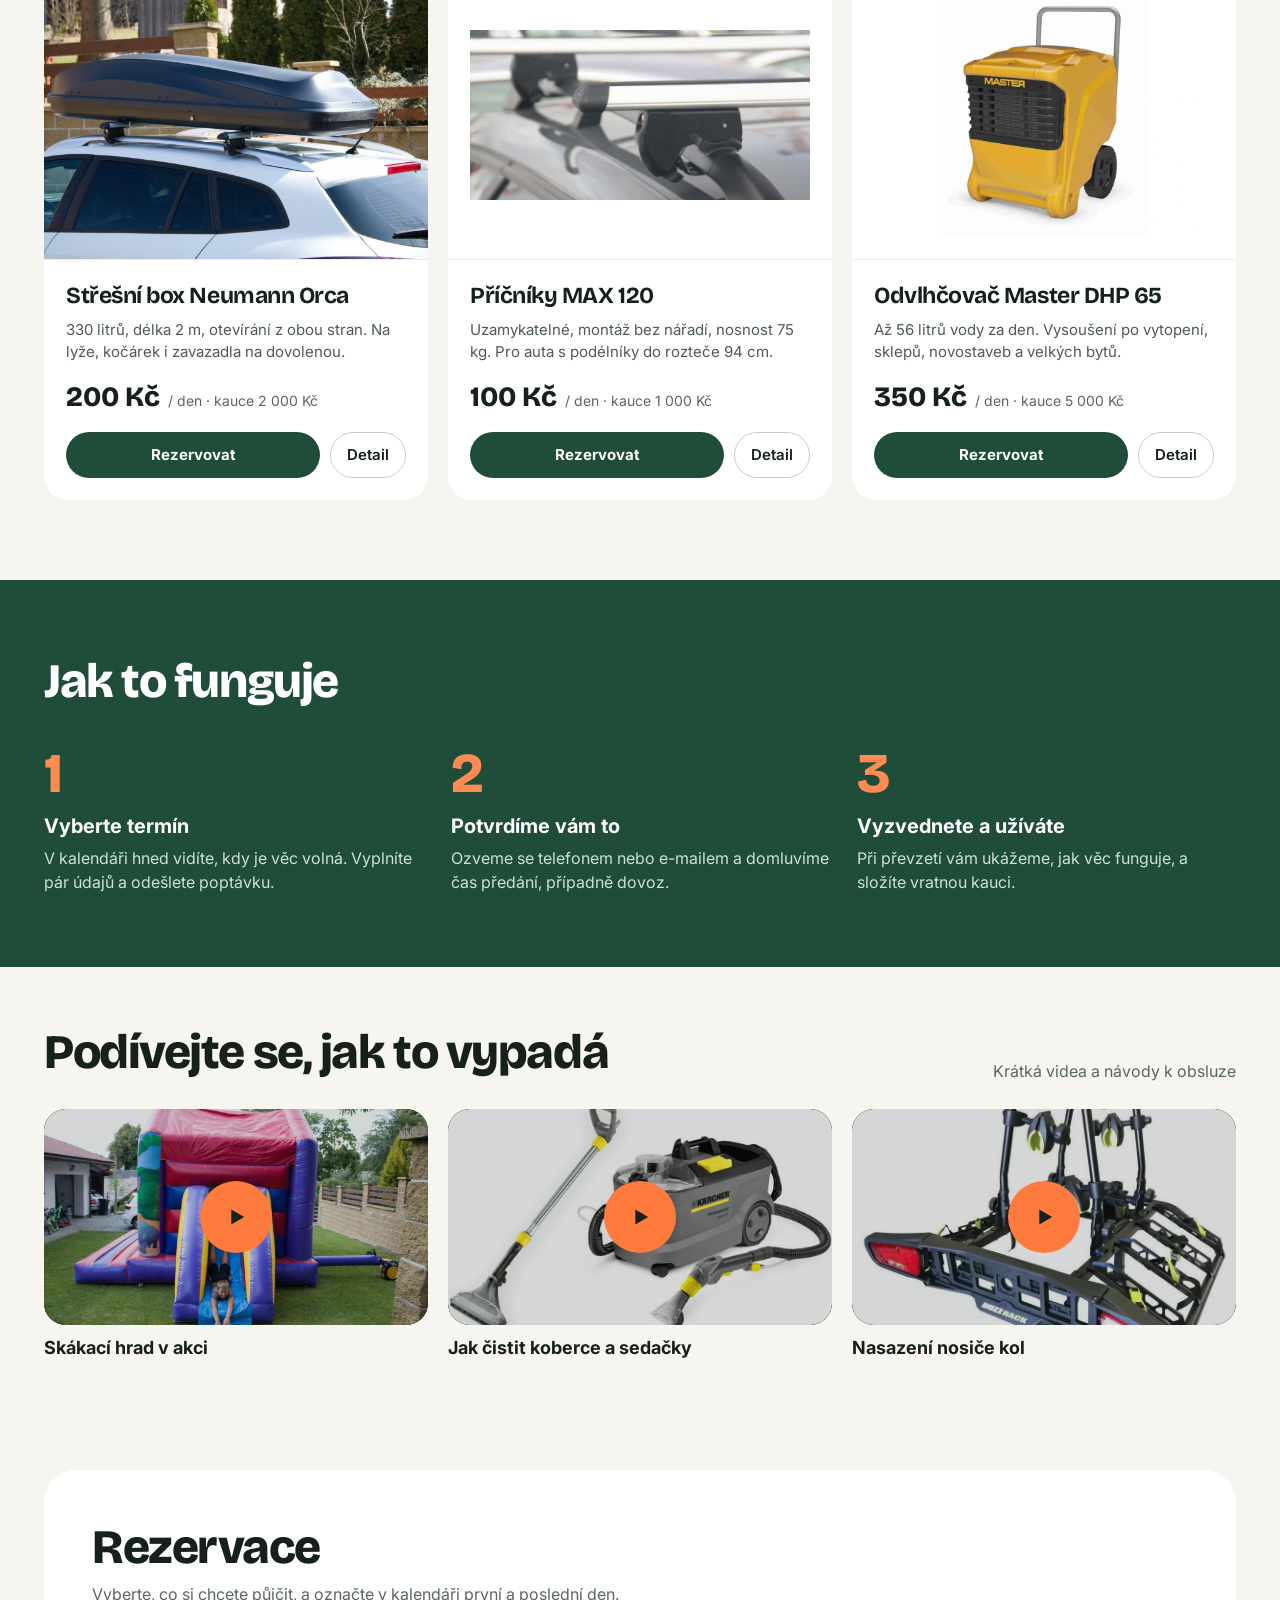
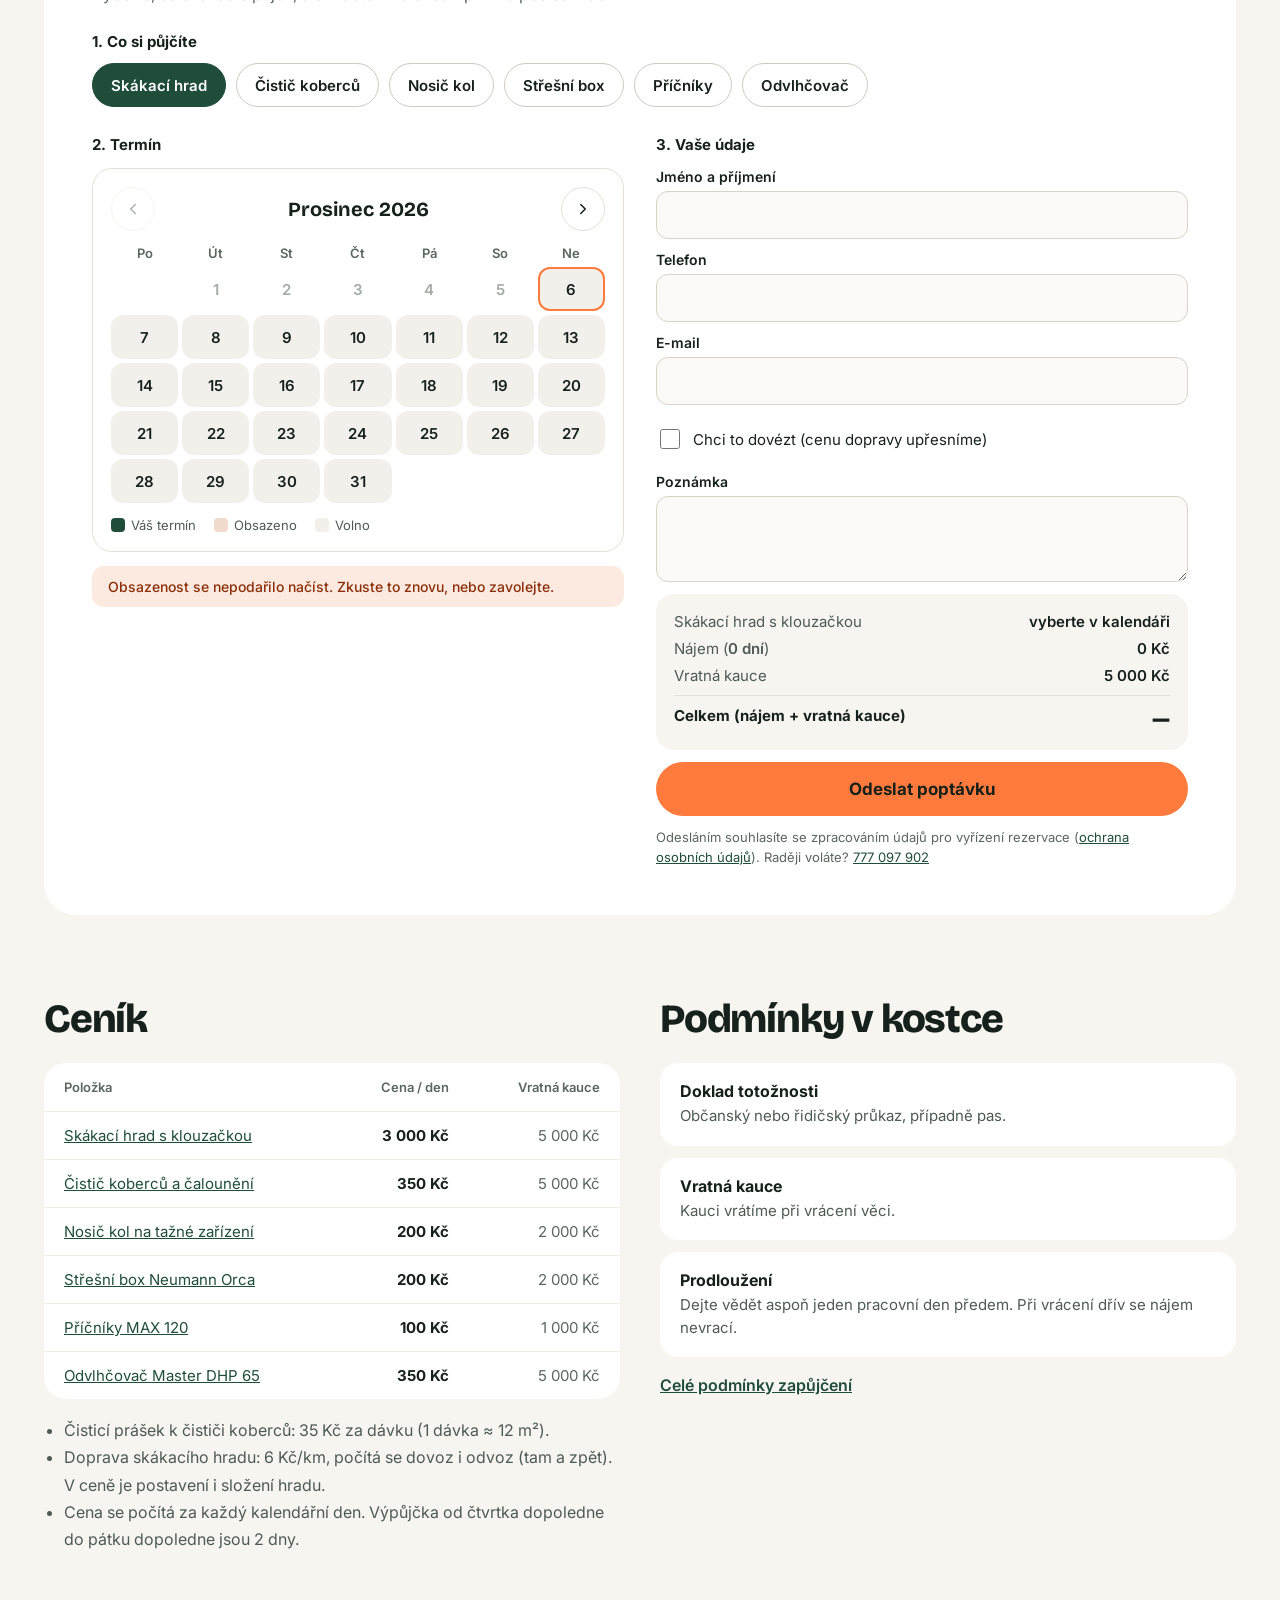
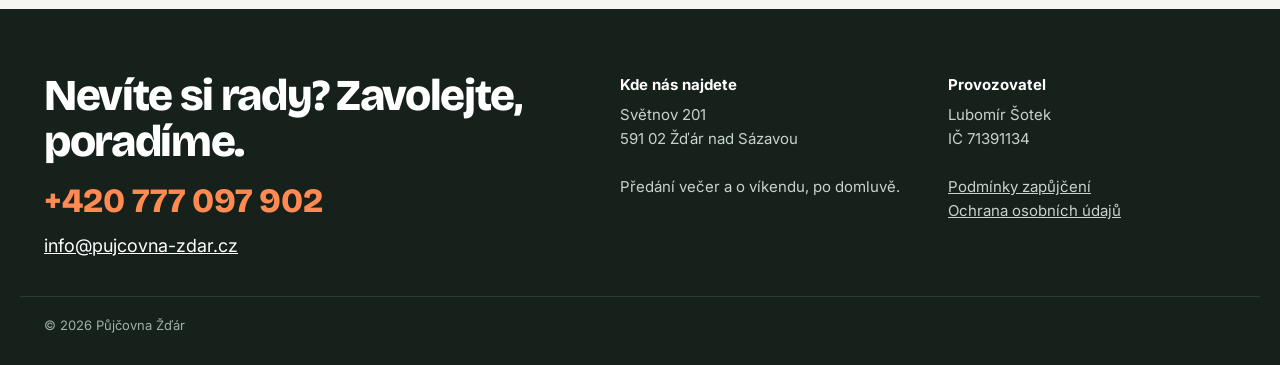
==== commit b429d33e: "Úpravy textů (bez smlouvy, dovoz, platba) a QR platba ve správě Co-Authored-By: Claude Opus 5.5 <nor" ====
--- a/index.html
+++ b/index.html
@@ -39,7 +39,7 @@
 <div class="price-chip"><small>Skákací hrad s klouzačkou</small><strong data-price="hrad">3 000 Kč</strong> <span>/ den</span></div>
 </div>
 </section>
-<section class="wrap perks" aria-label="Výhody"><div class="perk"><svg width="26" height="26" viewBox="0 0 24 24" fill="none" stroke="#1F4D3A" stroke-width="2" stroke-linecap="round" stroke-linejoin="round" aria-hidden="true"><circle cx="12" cy="12" r="9"/><path d="M12 7v5l3 2"/></svg><div><p><b>Večer i o víkendu</b></p><p>Čas předání domluvíme podle vás.</p></div></div><div class="perk"><svg width="26" height="26" viewBox="0 0 24 24" fill="none" stroke="#1F4D3A" stroke-width="2" stroke-linecap="round" stroke-linejoin="round" aria-hidden="true"><path d="M3 7h11v9H3z"/><path d="M14 10h4l3 3v3h-7"/><circle cx="7" cy="17.5" r="1.8"/><circle cx="17" cy="17.5" r="1.8"/></svg><div><p><b>Dovezeme až domů</b></p><p>Hrad postavíme i složíme za vás.</p></div></div><div class="perk"><svg width="26" height="26" viewBox="0 0 24 24" fill="none" stroke="#1F4D3A" stroke-width="2" stroke-linecap="round" stroke-linejoin="round" aria-hidden="true"><rect x="3" y="3" width="7" height="7"/><rect x="14" y="3" width="7" height="7"/><rect x="3" y="14" width="7" height="7"/><path d="M14 14h3v3h-3zM17 20h4v-3"/></svg><div><p><b>Převodem, QR nebo hotově</b></p><p>Zaplatit můžete předem i při převzetí.</p></div></div><div class="perk"><svg width="26" height="26" viewBox="0 0 24 24" fill="none" stroke="#1F4D3A" stroke-width="2" stroke-linecap="round" stroke-linejoin="round" aria-hidden="true"><path d="M20 6 9 17l-5-5"/></svg><div><p><b>Vše vám ukážeme</b></p><p>Montáž i obsluhu vysvětlíme při předání.</p></div></div></section>
+<section class="wrap perks" aria-label="Výhody"><div class="perk"><svg width="26" height="26" viewBox="0 0 24 24" fill="none" stroke="#1F4D3A" stroke-width="2" stroke-linecap="round" stroke-linejoin="round" aria-hidden="true"><circle cx="12" cy="12" r="9"/><path d="M12 7v5l3 2"/></svg><div><p><b>Večer i o víkendu</b></p><p>Čas předání domluvíme podle vás.</p></div></div><div class="perk"><svg width="26" height="26" viewBox="0 0 24 24" fill="none" stroke="#1F4D3A" stroke-width="2" stroke-linecap="round" stroke-linejoin="round" aria-hidden="true"><path d="M3 7h11v9H3z"/><path d="M14 10h4l3 3v3h-7"/><circle cx="7" cy="17.5" r="1.8"/><circle cx="17" cy="17.5" r="1.8"/></svg><div><p><b>Můžeme přivézt</b></p><p>Na přání vám věc přivezeme až k vám.</p></div></div><div class="perk"><svg width="26" height="26" viewBox="0 0 24 24" fill="none" stroke="#1F4D3A" stroke-width="2" stroke-linecap="round" stroke-linejoin="round" aria-hidden="true"><rect x="3" y="3" width="7" height="7"/><rect x="14" y="3" width="7" height="7"/><rect x="3" y="14" width="7" height="7"/><path d="M14 14h3v3h-3zM17 20h4v-3"/></svg><div><p><b>Převodem, QR nebo hotově</b></p><p>Platit můžete, jak se vám to hodí.</p></div></div><div class="perk"><svg width="26" height="26" viewBox="0 0 24 24" fill="none" stroke="#1F4D3A" stroke-width="2" stroke-linecap="round" stroke-linejoin="round" aria-hidden="true"><path d="M20 6 9 17l-5-5"/></svg><div><p><b>Vše vám ukážeme</b></p><p>Montáž i obsluhu vysvětlíme při předání.</p></div></div></section>
 
 <section class="wrap sec" id="nabidka">
 <div class="sec-head"><h2>Co u nás půjčíte</h2><p>Ceny za kalendářní den, s vratnou kaucí.</p></div>
@@ -93,7 +93,7 @@
 <div class="steps">
 <div class="step"><span>1</span><b>Vyberte termín</b><p>V kalendáři hned vidíte, kdy je věc volná. Vyplníte pár údajů a odešlete poptávku.</p></div>
 <div class="step"><span>2</span><b>Potvrdíme vám to</b><p>Ozveme se telefonem nebo e-mailem a domluvíme čas předání, případně dovoz.</p></div>
-<div class="step"><span>3</span><b>Vyzvednete a užíváte</b><p>Při převzetí ukážeme, jak věc funguje. Zaplatíte nájem a vratnou kauci, sepíšeme smlouvu.</p></div>
+<div class="step"><span>3</span><b>Vyzvednete a užíváte</b><p>Při převzetí vám ukážeme, jak věc funguje, a složíte vratnou kauci.</p></div>
 </div></div></section>
 
 <section class="wrap sec" id="videa">
@@ -137,7 +137,7 @@
 <div><span id="sumItem">—</span><span id="sumRange">vyberte v kalendáři</span></div>
 <div><span>Nájem (<span id="sumDays">0 dní</span>)</span><span id="sumRent">0 Kč</span></div>
 <div><span>Vratná kauce</span><span id="sumDep">—</span></div>
-<div class="total"><span>Celkem při převzetí</span><span id="sumTotal">—</span></div>
+<div class="total"><span>Celkem (nájem + vratná kauce)</span><span id="sumTotal">—</span></div>
 </div>
 <p class="alert" id="formErr" role="alert" hidden></p>
 <button type="submit" class="btn btn-accent" id="resSubmit" style="min-height:54px;font-size:17px">Odeslat poptávku</button>
@@ -162,7 +162,7 @@
 <h2 style="font-size:clamp(30px,3.5vw,40px);margin-bottom:20px">Podmínky v kostce</h2>
 <div class="boxes">
 <div class="box"><b>Doklad totožnosti</b><p>Občanský nebo řidičský průkaz, případně pas.</p></div>
-<div class="box"><b>Vratná kauce a smlouva</b><p>Kauci vrátíme při vrácení věci. Při předání sepíšeme nájemní smlouvu.</p></div>
+<div class="box"><b>Vratná kauce</b><p>Kauci vrátíme při vrácení věci.</p></div>
 <div class="box"><b>Prodloužení</b><p>Dejte vědět aspoň jeden pracovní den předem. Při vrácení dřív se nájem nevrací.</p></div>
 <a href="/podminky.html" style="font-weight:600;padding:6px 0">Celé podmínky zapůjčení</a>
 </div>
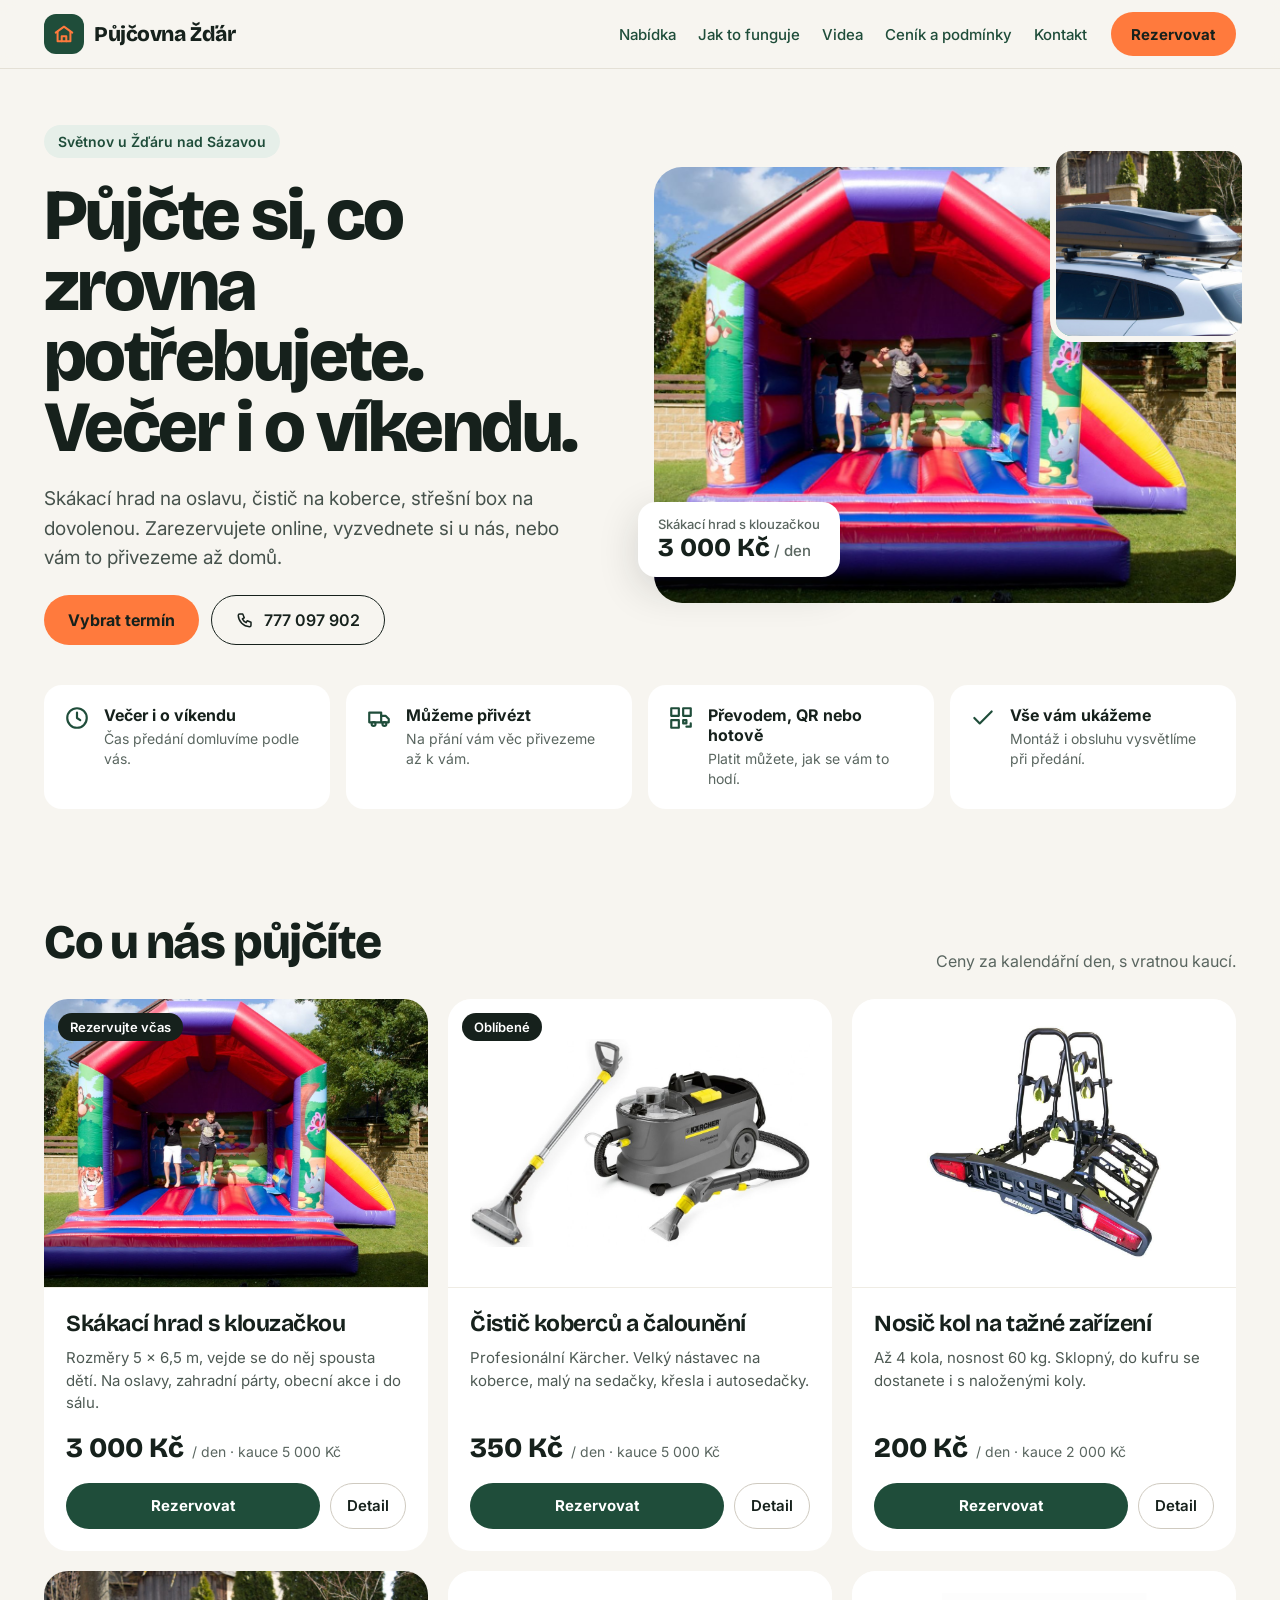
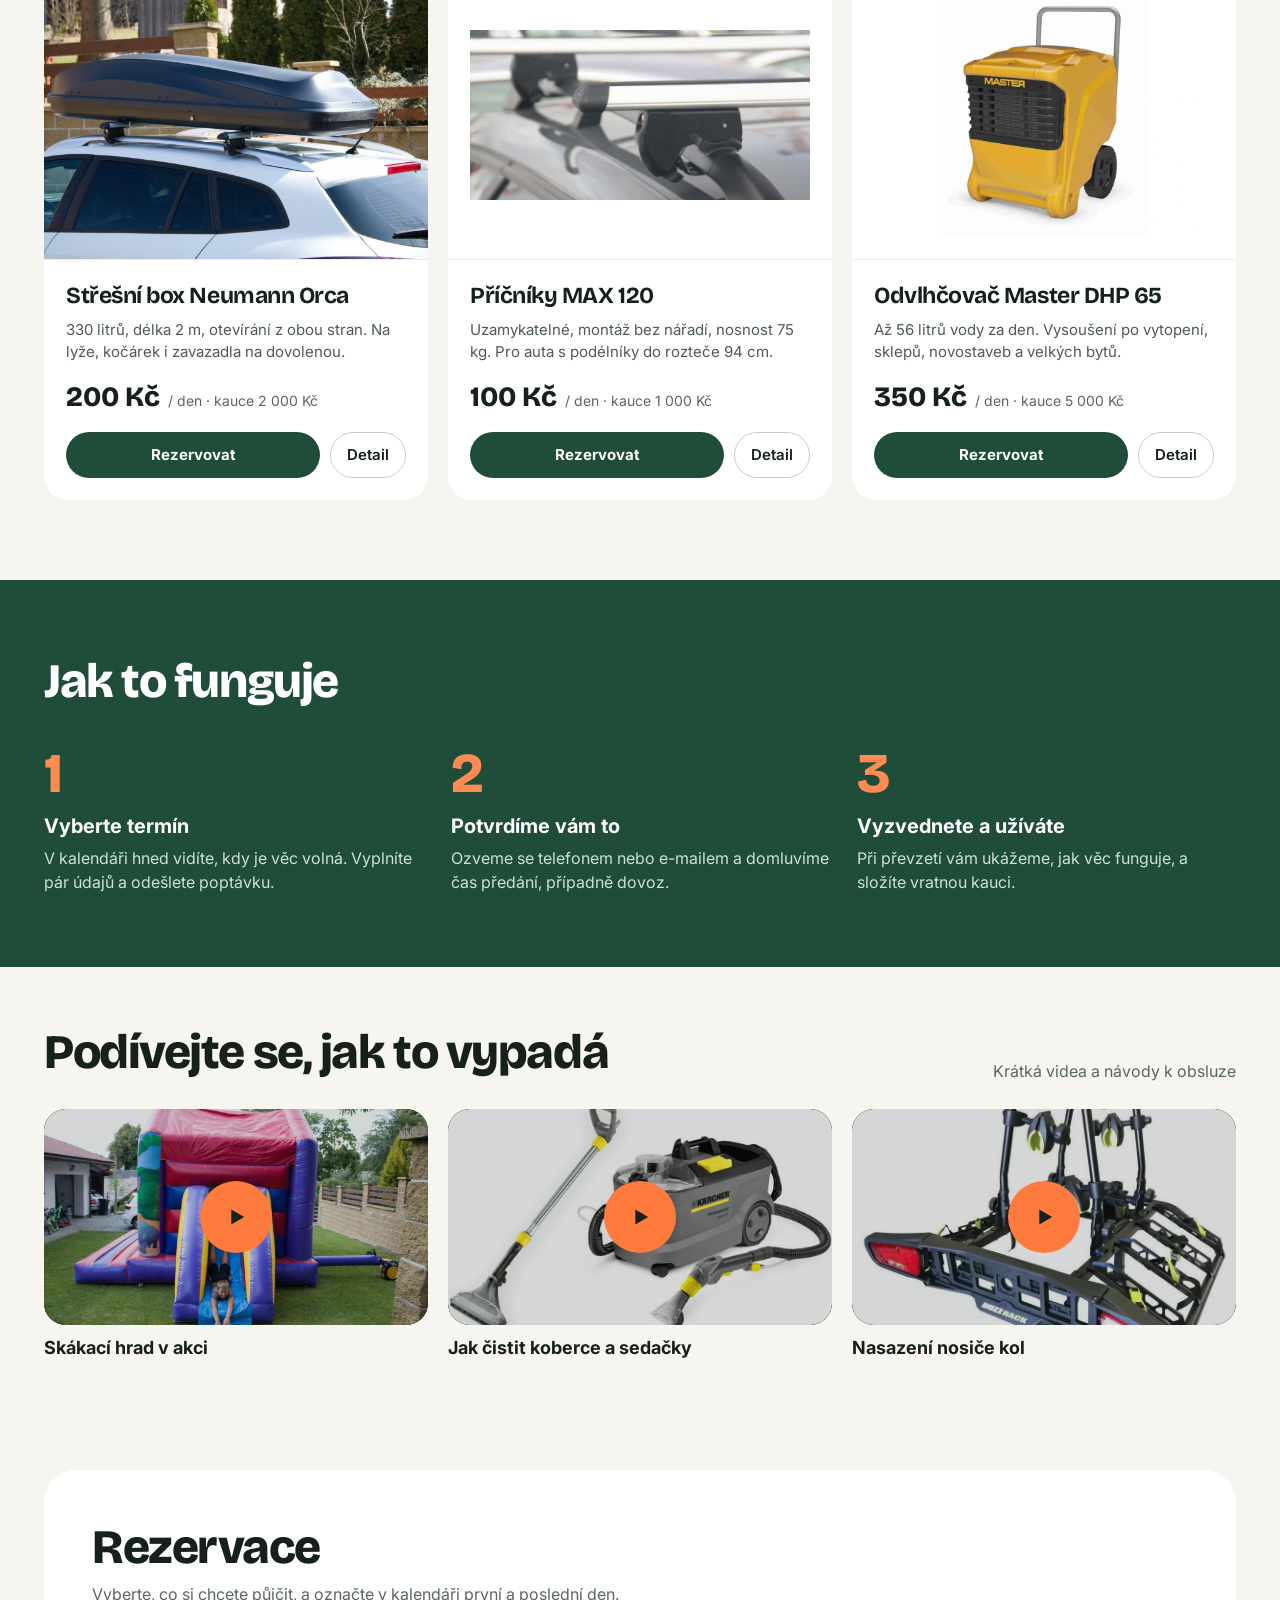
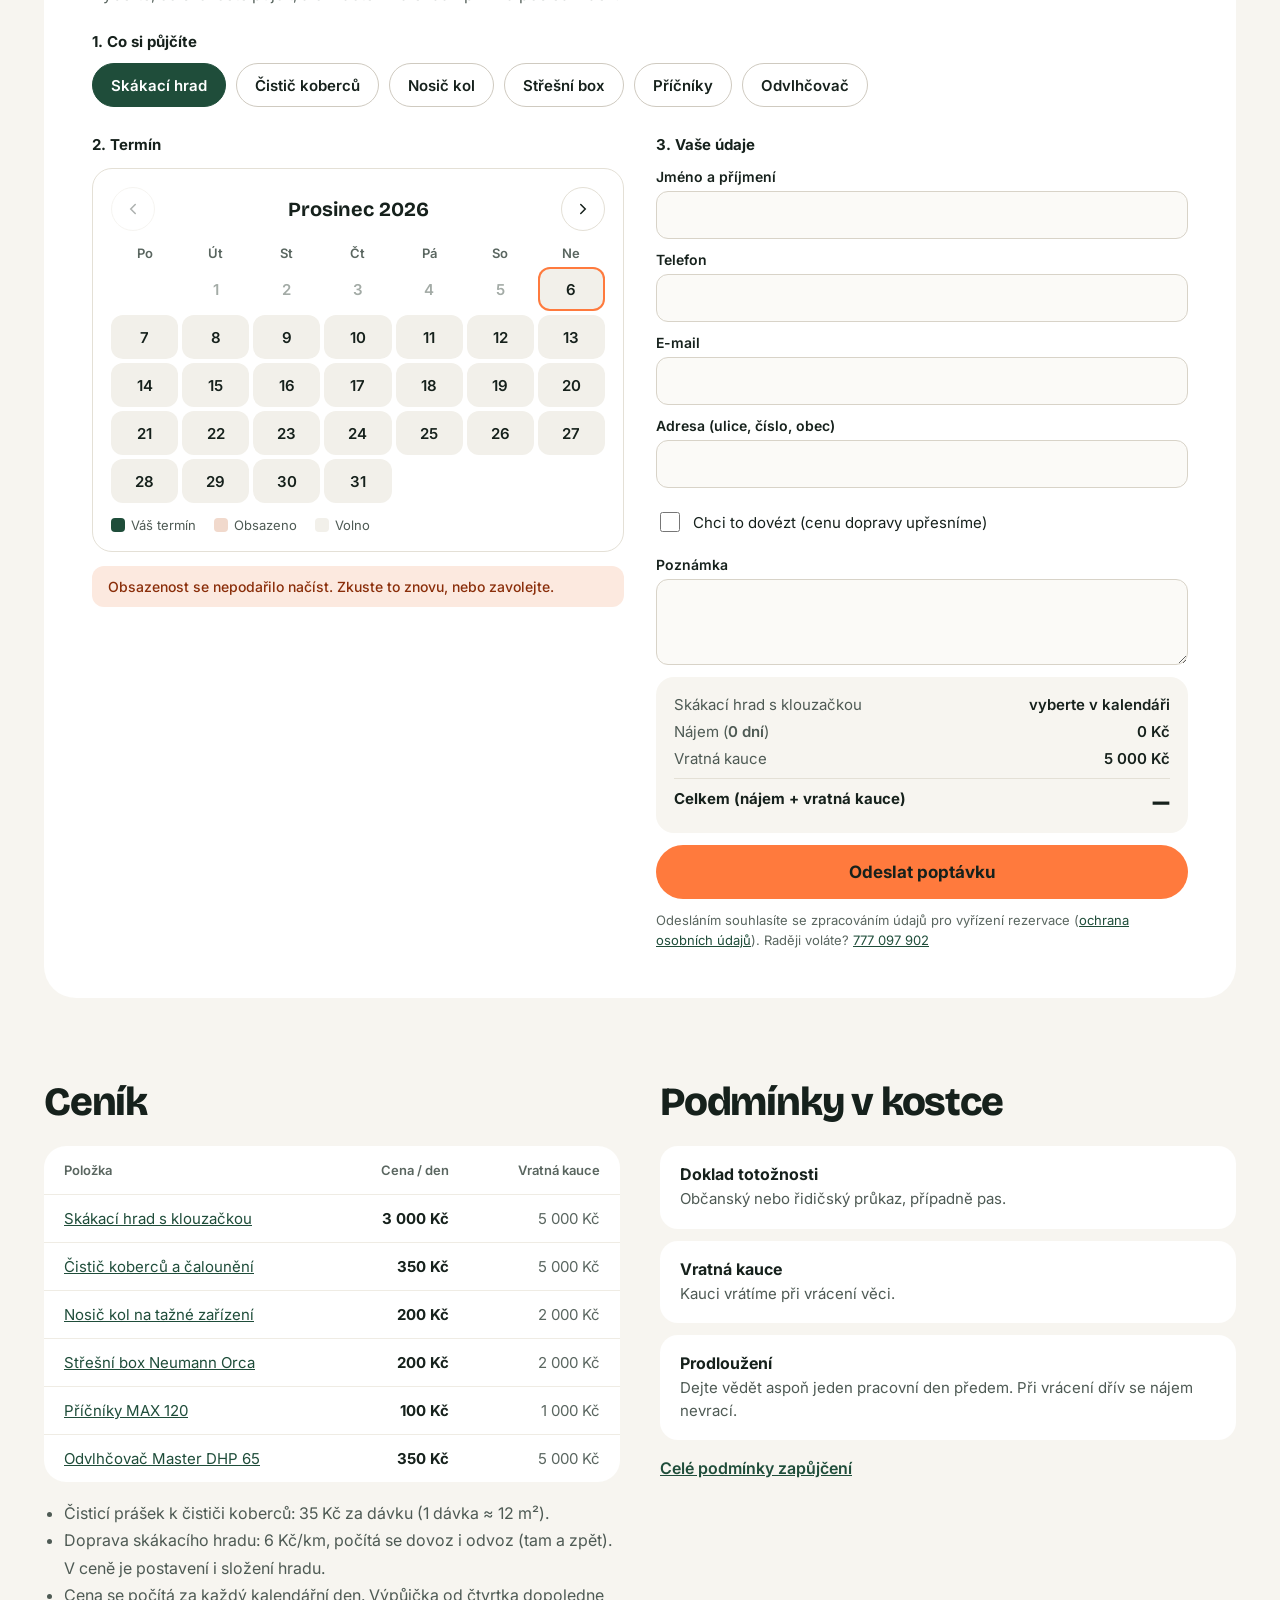
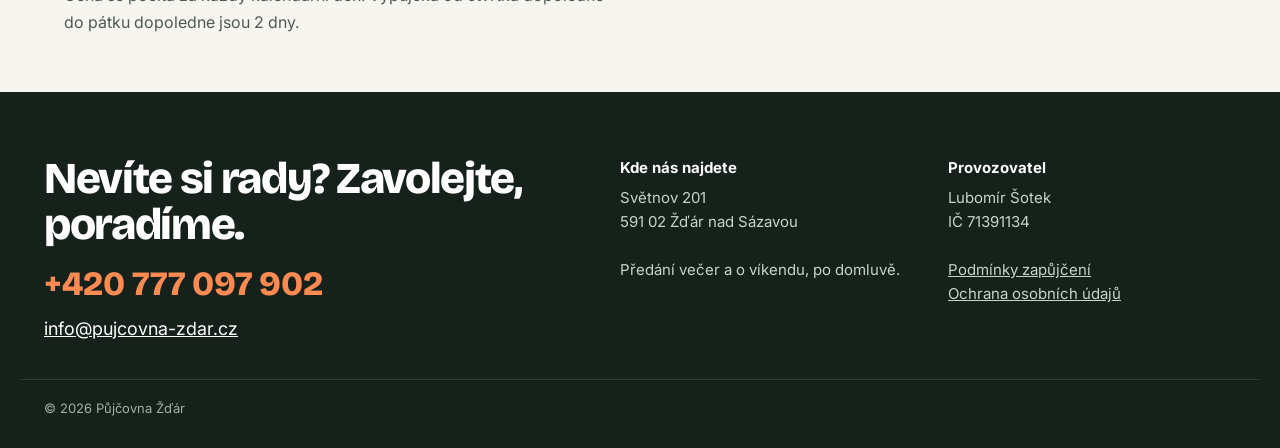
==== commit 1721d90e: "Adresa zákazníka v rezervaci Co-Authored-By: Claude Opus 5.5 <noreply@anthropic.com> Claude-Session:" ====
--- a/index.html
+++ b/index.html
@@ -130,6 +130,7 @@
 <label class="field" style="flex-basis:150px">Telefon<input name="phone" type="tel" autocomplete="tel" required></label>
 </div>
 <label class="field">E-mail<input name="email" type="email" autocomplete="email" required></label>
+<label class="field">Adresa (ulice, číslo, obec)<input name="address" type="text" autocomplete="street-address" required></label>
 <label class="hp" aria-hidden="true">Nevyplňujte<input name="web" type="text" tabindex="-1" autocomplete="off"></label>
 <label class="check"><input name="delivery" type="checkbox"> Chci to dovézt (cenu dopravy upřesníme)</label>
 <label class="field">Poznámka<textarea name="note" rows="3"></textarea></label>
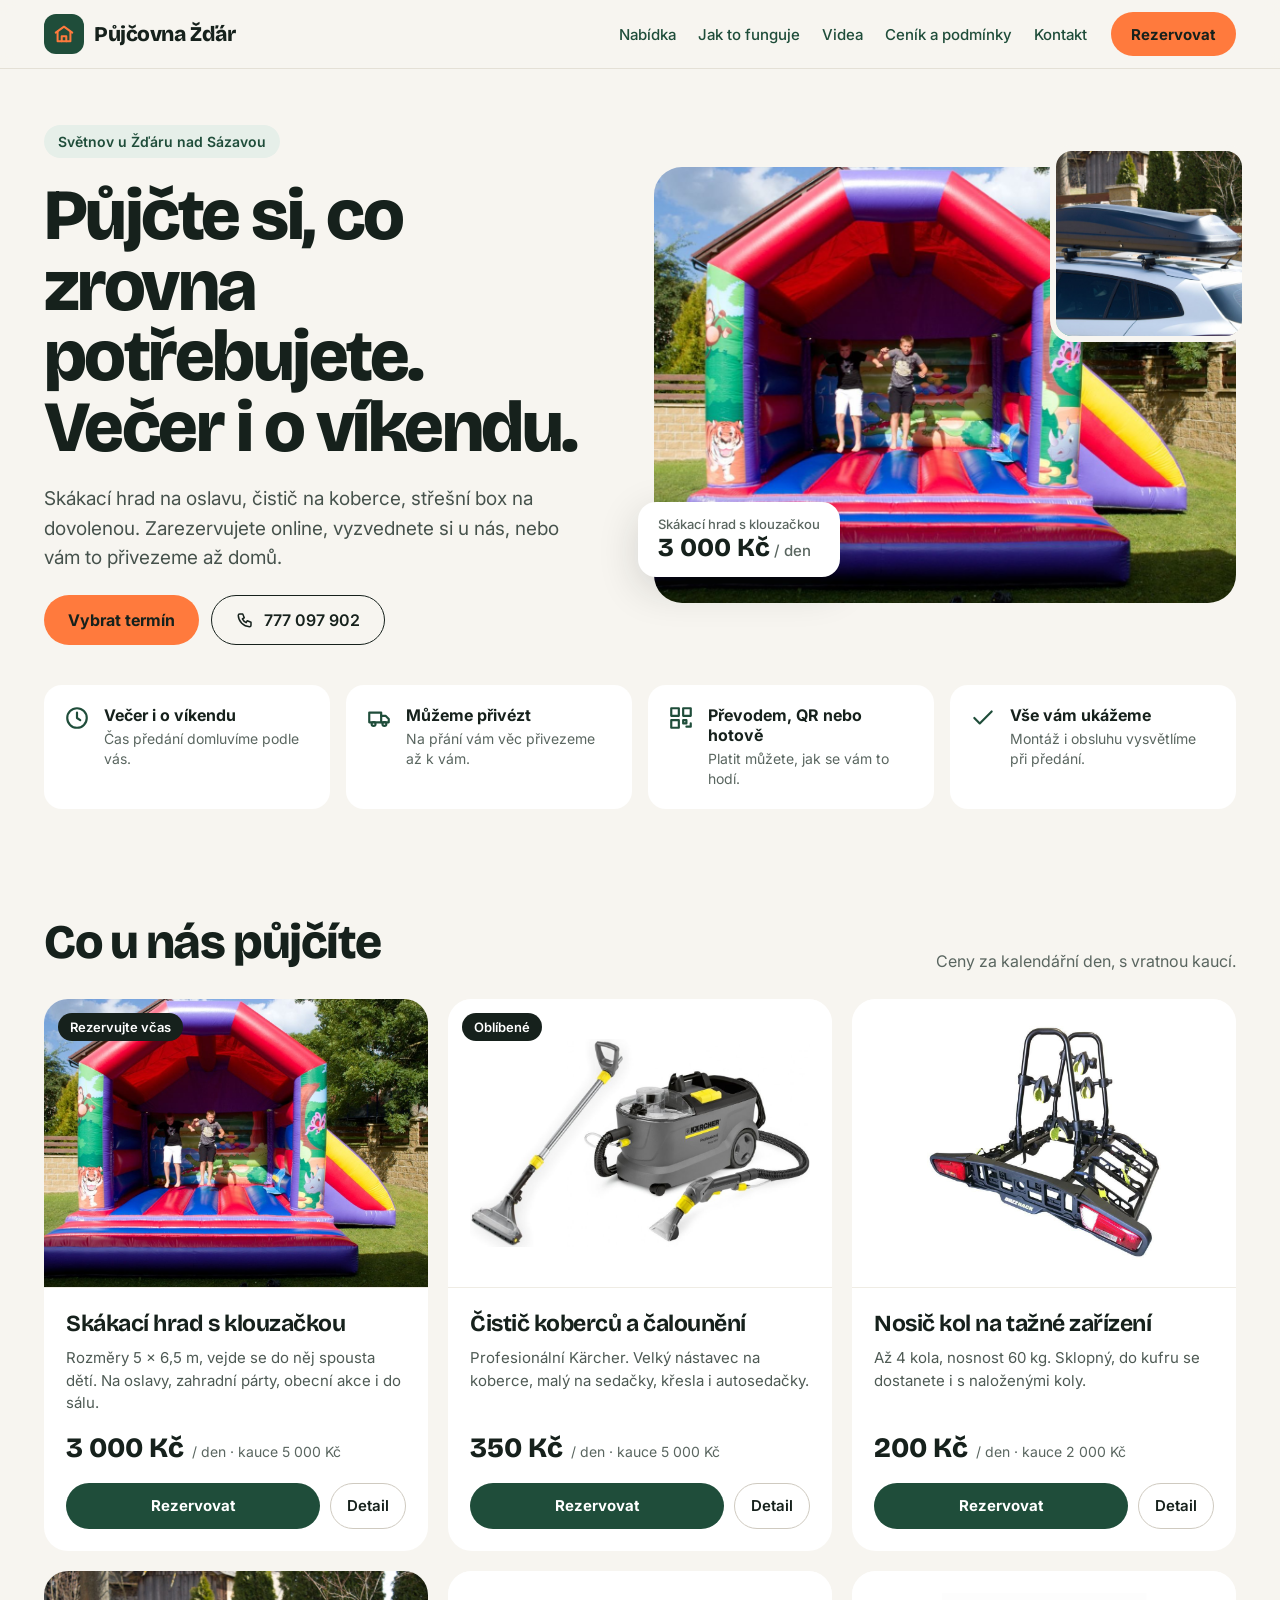
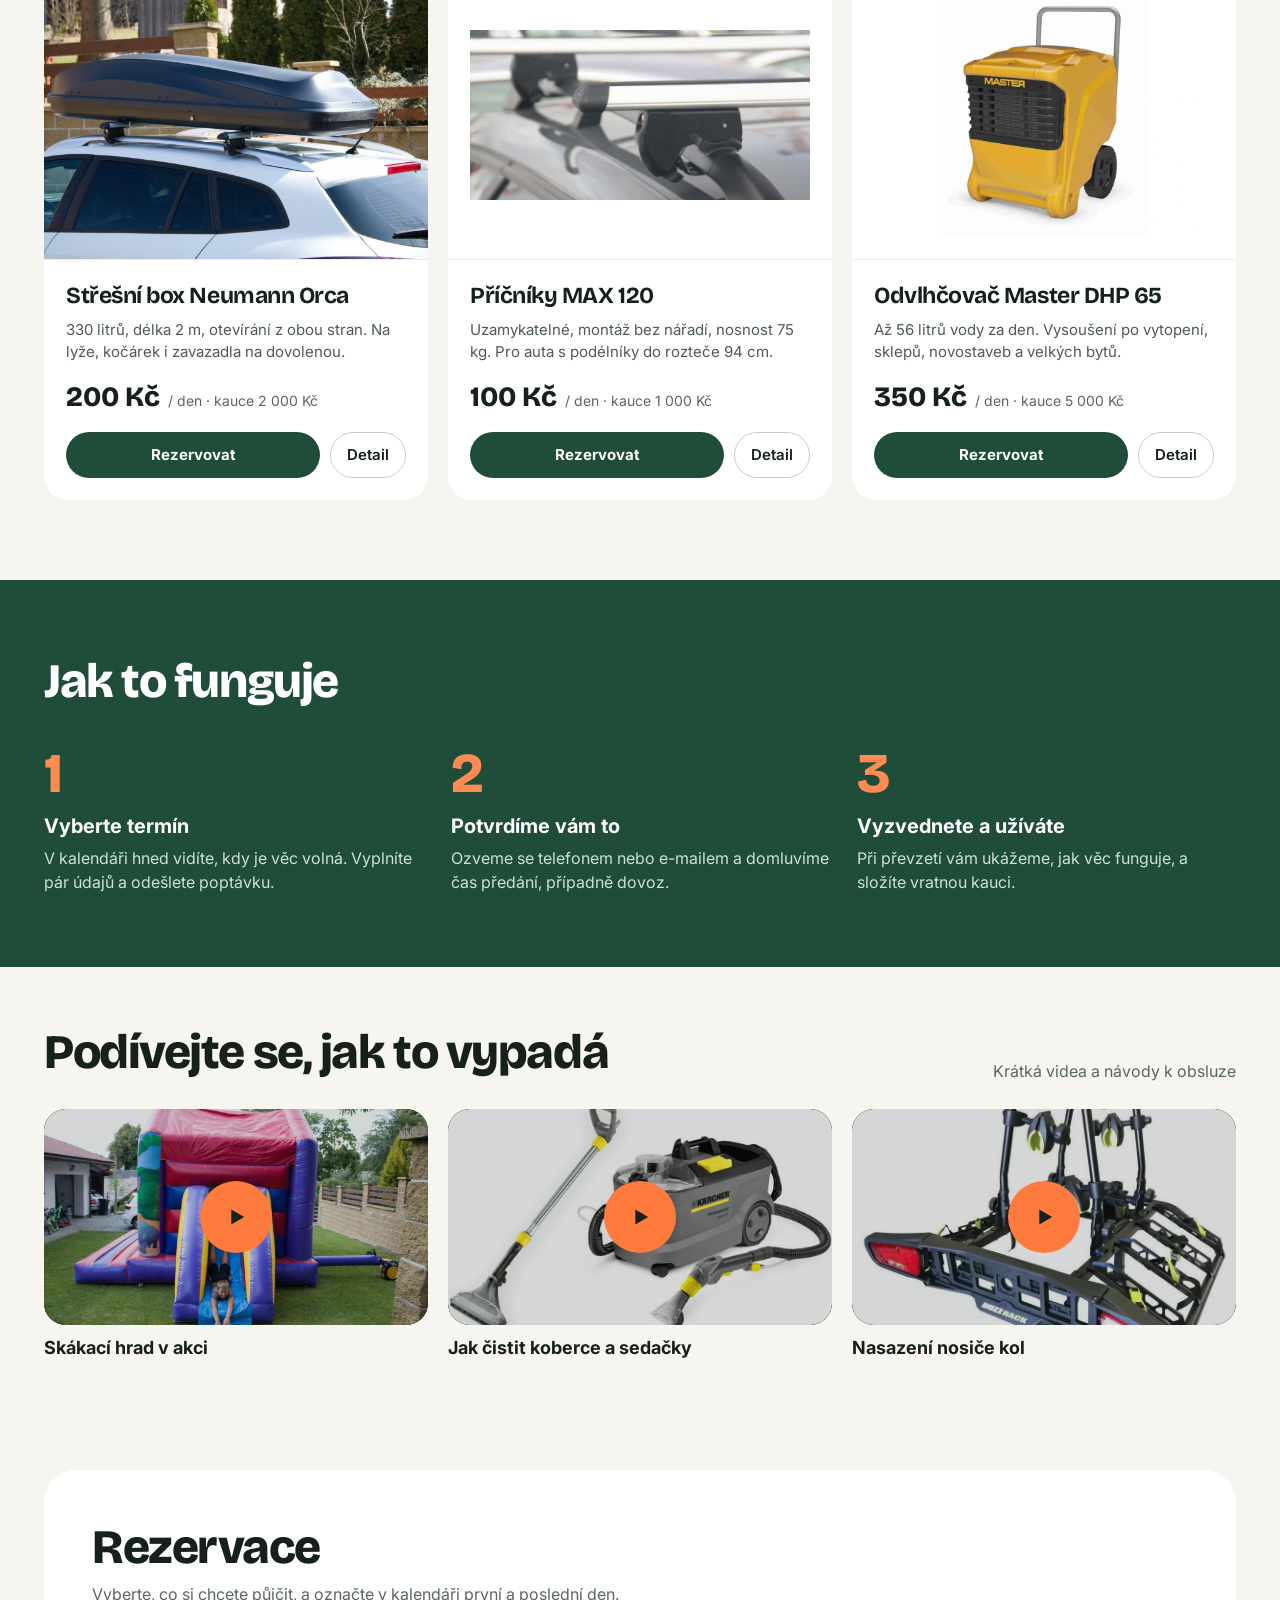
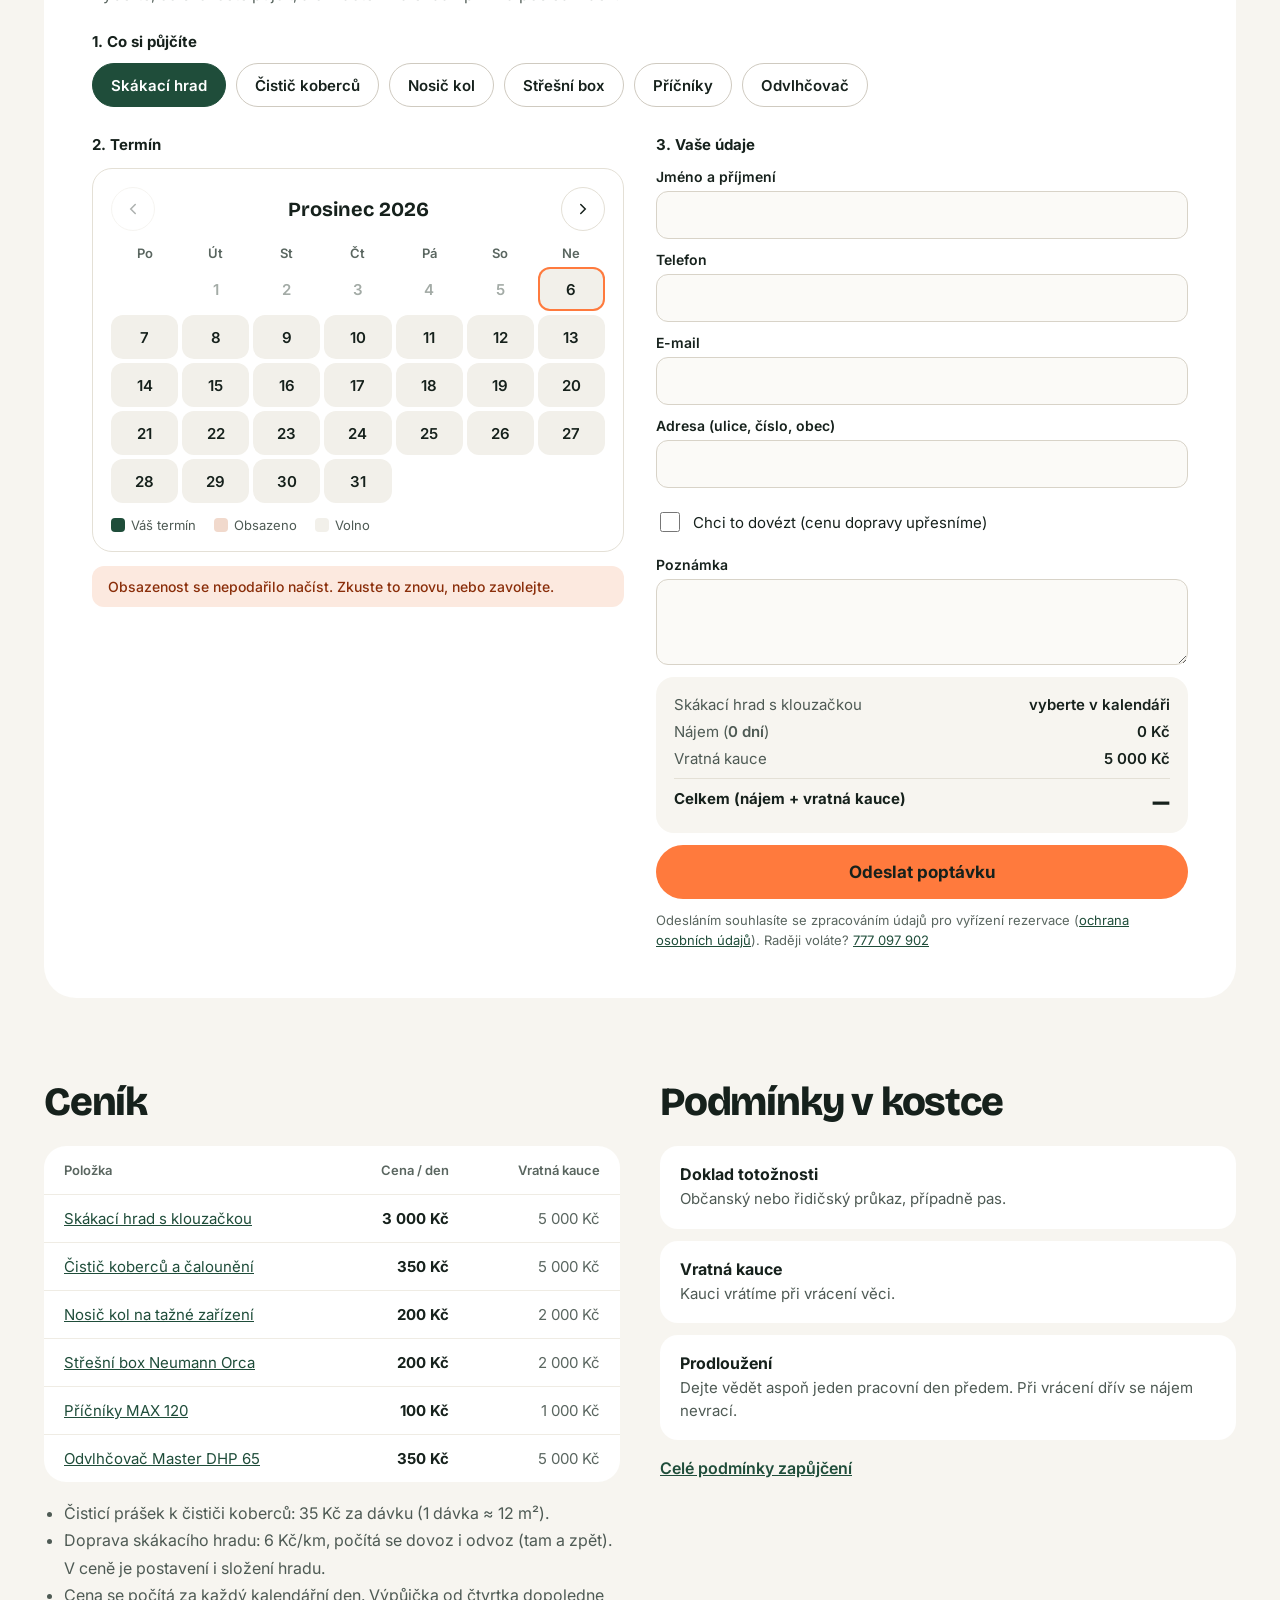
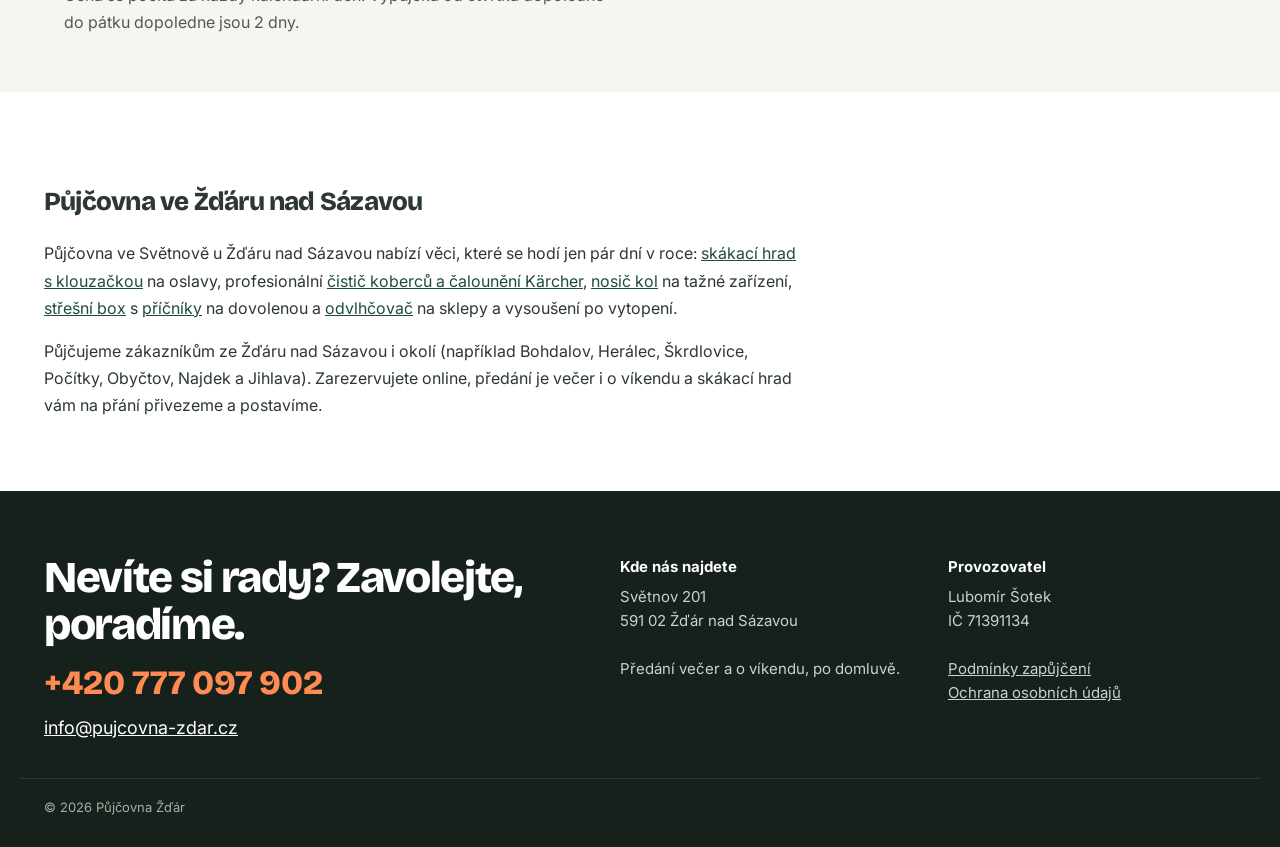
==== commit bfff0a06: "SEO: kanonické adresy bez www, strukturovaná data, texty a FAQ pro hrad a čistič, sitemap, 404 Co-Au" ====
--- a/index.html
+++ b/index.html
@@ -3,14 +3,22 @@
 <head>
 <meta charset="utf-8">
 <meta name="viewport" content="width=device-width, initial-scale=1">
-<title>Půjčovna Žďár – skákací hrad, čistič koberců, střešní box | Světnov u Žďáru n. S.</title>
-<meta name="description" content="Půjčovna ve Světnově u Žďáru nad Sázavou: skákací hrad s klouzačkou, čistič koberců Kärcher, nosič kol, střešní box, příčníky a odvlhčovač. Rezervace online, vyzvednutí večer i o víkendu, dovoz domů.">
-<link rel="canonical" href="https://www.pujcovna-zdar.cz/">
-<meta property="og:title" content="Půjčovna Žďár – skákací hrad, čistič koberců, střešní box | Světnov u Žďáru n. S.">
-<meta property="og:description" content="Půjčovna ve Světnově u Žďáru nad Sázavou: skákací hrad s klouzačkou, čistič koberců Kärcher, nosič kol, střešní box, příčníky a odvlhčovač. Rezervace online, vyzvednutí večer i o víkendu, dovoz domů.">
-<meta property="og:image" content="https://www.pujcovna-zdar.cz/img/hrad-1.jpg">
+<title>Půjčovna Žďár nad Sázavou – skákací hrad, čistič koberců, střešní box</title>
+<meta name="description" content="Půjčovna ve Světnově u Žďáru nad Sázavou: skákací hrad s klouzačkou, čistič koberců Kärcher, nosič kol, střešní box, příčníky a odvlhčovač. Online rezervace, vyzvednutí večer i o víkendu, dovoz hradu domů.">
+<meta name="robots" content="index,follow,max-image-preview:large">
+<link rel="canonical" href="https://pujcovna-zdar.cz/">
+<meta property="og:type" content="website">
+<meta property="og:locale" content="cs_CZ">
+<meta property="og:site_name" content="Půjčovna Žďár">
+<meta property="og:url" content="https://pujcovna-zdar.cz/">
+<meta property="og:title" content="Půjčovna Žďár nad Sázavou – skákací hrad, čistič koberců, střešní box">
+<meta property="og:description" content="Půjčovna ve Světnově u Žďáru nad Sázavou: skákací hrad s klouzačkou, čistič koberců Kärcher, nosič kol, střešní box, příčníky a odvlhčovač. Online rezervace, vyzvednutí večer i o víkendu, dovoz hradu domů.">
+<meta property="og:image" content="https://pujcovna-zdar.cz/img/hrad-1.jpg">
+<meta name="twitter:card" content="summary_large_image">
 <meta name="theme-color" content="#1F4D3A">
 <link rel="icon" href="/favicon.svg" type="image/svg+xml">
+<script type="application/ld+json">{"@context":"https://schema.org","@type":"LocalBusiness","@id":"https://pujcovna-zdar.cz/#firma","name":"Půjčovna Žďár","url":"https://pujcovna-zdar.cz/","telephone":"+420777097902","email":"info@pujcovna-zdar.cz","image":"https://pujcovna-zdar.cz/img/hrad-1.jpg","address":{"@type":"PostalAddress","streetAddress":"Světnov 201","addressLocality":"Žďár nad Sázavou","postalCode":"591 02","addressCountry":"CZ"},"areaServed":["Žďár nad Sázavou","Bohdalov","Herálec","Škrdlovice","Počítky","Obyčtov","Najdek","Jihlava"],"description":"Půjčovna skákacího hradu, čističe koberců, nosiče kol, střešního boxu, příčníků a odvlhčovače ve Světnově u Žďáru nad Sázavou."}</script>
+<script type="application/ld+json">{"@context":"https://schema.org","@type":"WebSite","url":"https://pujcovna-zdar.cz/","name":"Půjčovna Žďár","inLanguage":"cs"}</script>
 <link rel="preconnect" href="https://fonts.googleapis.com">
 <link rel="preconnect" href="https://fonts.gstatic.com" crossorigin>
 <link href="https://fonts.googleapis.com/css2?family=Bricolage+Grotesque:opsz,wght@12..96,700;12..96,800&family=Inter:wght@400;500;600;700&display=swap" rel="stylesheet">
@@ -169,6 +177,12 @@
 </div>
 </div>
 </section>
+
+<section class="white"><div class="wrap sec"><div class="prose">
+<h2>Půjčovna ve Žďáru nad Sázavou</h2>
+<p>Půjčovna ve Světnově u Žďáru nad Sázavou nabízí věci, které se hodí jen pár dní v roce: <a href="/skakaci-hrad.html">skákací hrad s klouzačkou</a> na oslavy, profesionální <a href="/cistic-kobercu.html">čistič koberců a čalounění Kärcher</a>, <a href="/nosic-kol.html">nosič kol</a> na tažné zařízení, <a href="/stresni-box.html">střešní box</a> s <a href="/pricniky.html">příčníky</a> na dovolenou a <a href="/odvlhcovac.html">odvlhčovač</a> na sklepy a vysoušení po vytopení.</p>
+<p>Půjčujeme zákazníkům ze Žďáru nad Sázavou i okolí (například Bohdalov, Herálec, Škrdlovice, Počítky, Obyčtov, Najdek a Jihlava). Zarezervujete online, předání je večer i o víkendu a skákací hrad vám na přání přivezeme a postavíme.</p>
+</div></div></section>
 </main>
 
 <footer class="foot" id="kontakt">
--- a/css/style.css
+++ b/css/style.css
@@ -191,3 +191,13 @@
 .hp{position:absolute!important;left:-9999px;top:auto;width:1px;height:1px;overflow:hidden;clip:rect(0 0 0 0)}
 @media (max-width:480px){.site-head .wrap{flex-wrap:nowrap;gap:12px}.logo-text{font-size:18px}.head-cta{padding:10px 16px;font-size:14px}}
 .form>.field{flex:0 0 auto}
+
+.faq h2{font-size:26px;margin:0 0 14px}
+.faq details{border-bottom:1px solid #E5E1D8;padding:12px 0}
+.faq summary{cursor:pointer;font-weight:700;list-style:none;display:flex;justify-content:space-between;gap:12px;align-items:center;min-height:32px}
+.faq summary::-webkit-details-marker{display:none}
+.faq summary::after{content:"+";font-size:22px;line-height:1;color:var(--green,#1F4D3A)}
+.faq details[open] summary::after{content:"–"}
+.faq details p{margin:8px 0 0;color:#2c3833;line-height:1.6}
+.more{display:flex;gap:10px;flex-wrap:wrap}
+.more a{border:1.5px solid #CFCAC0;border-radius:999px;padding:10px 16px;font-weight:600;background:#fff}
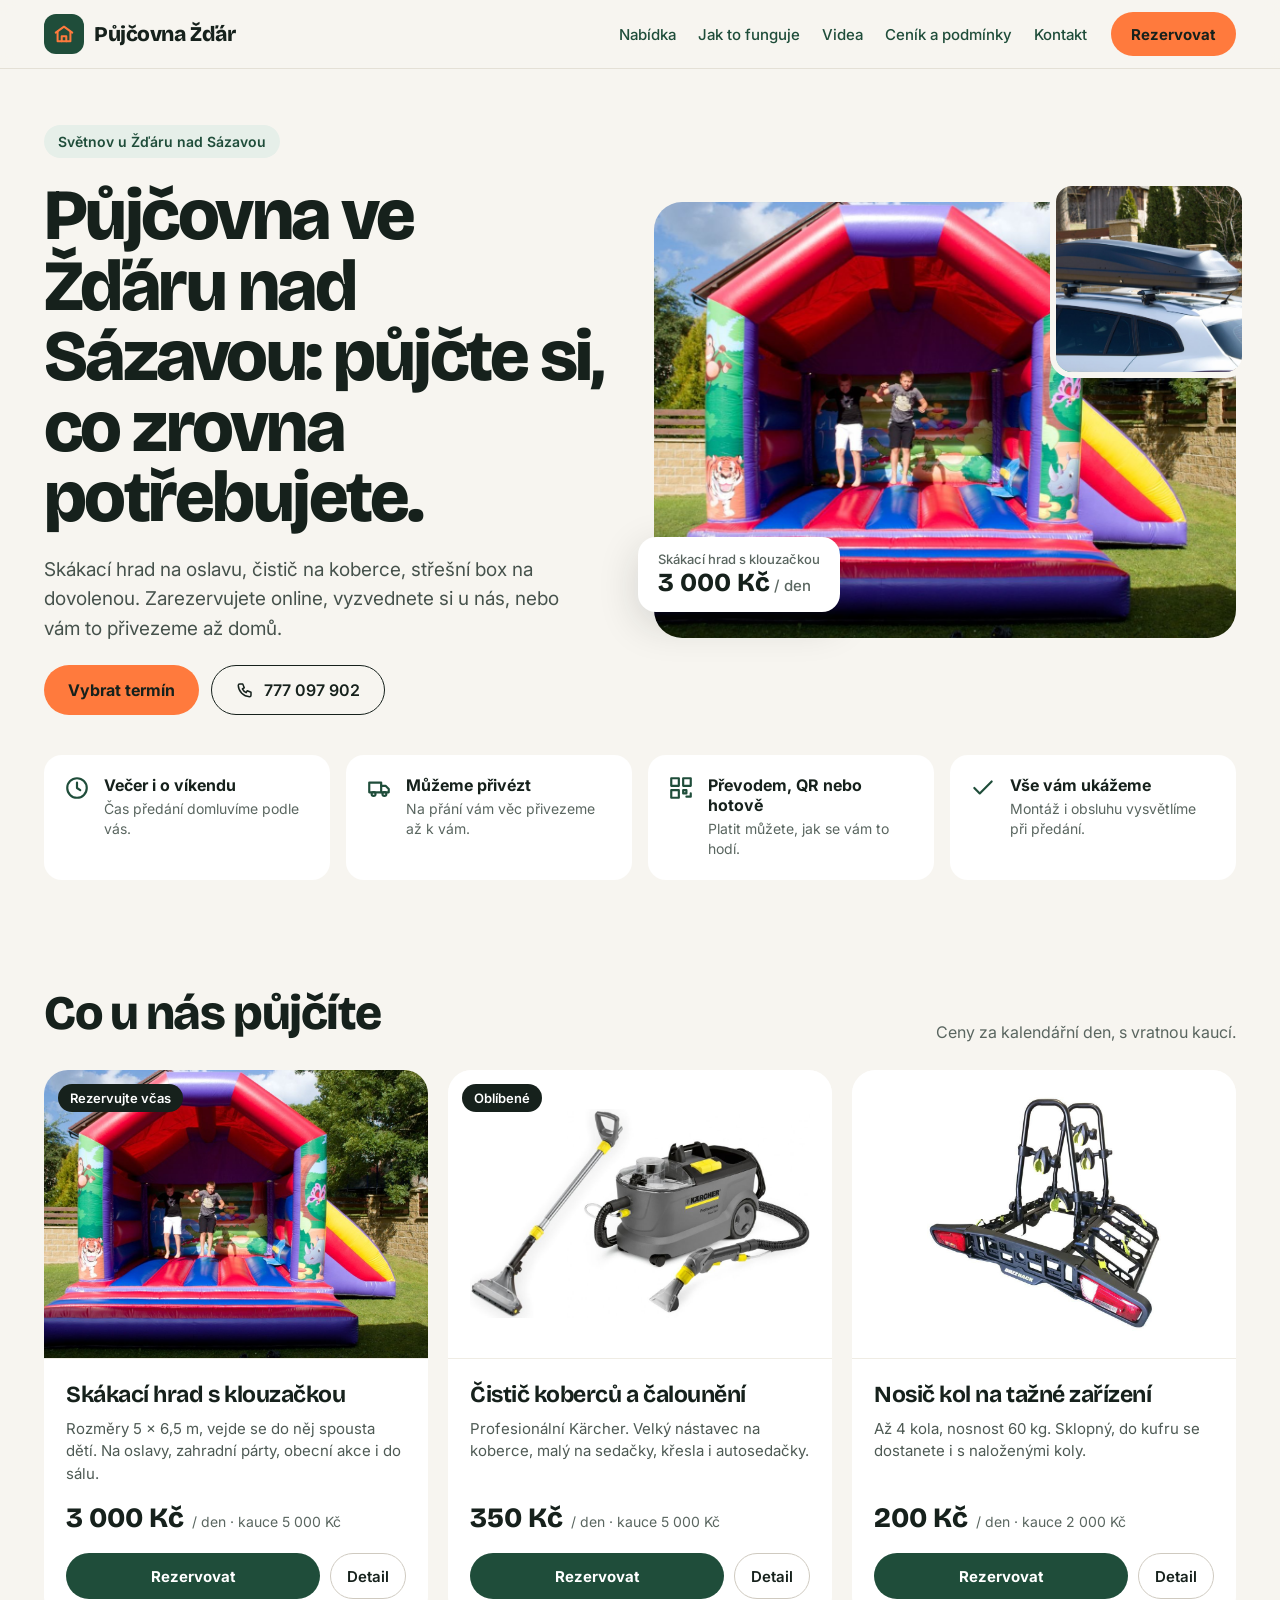
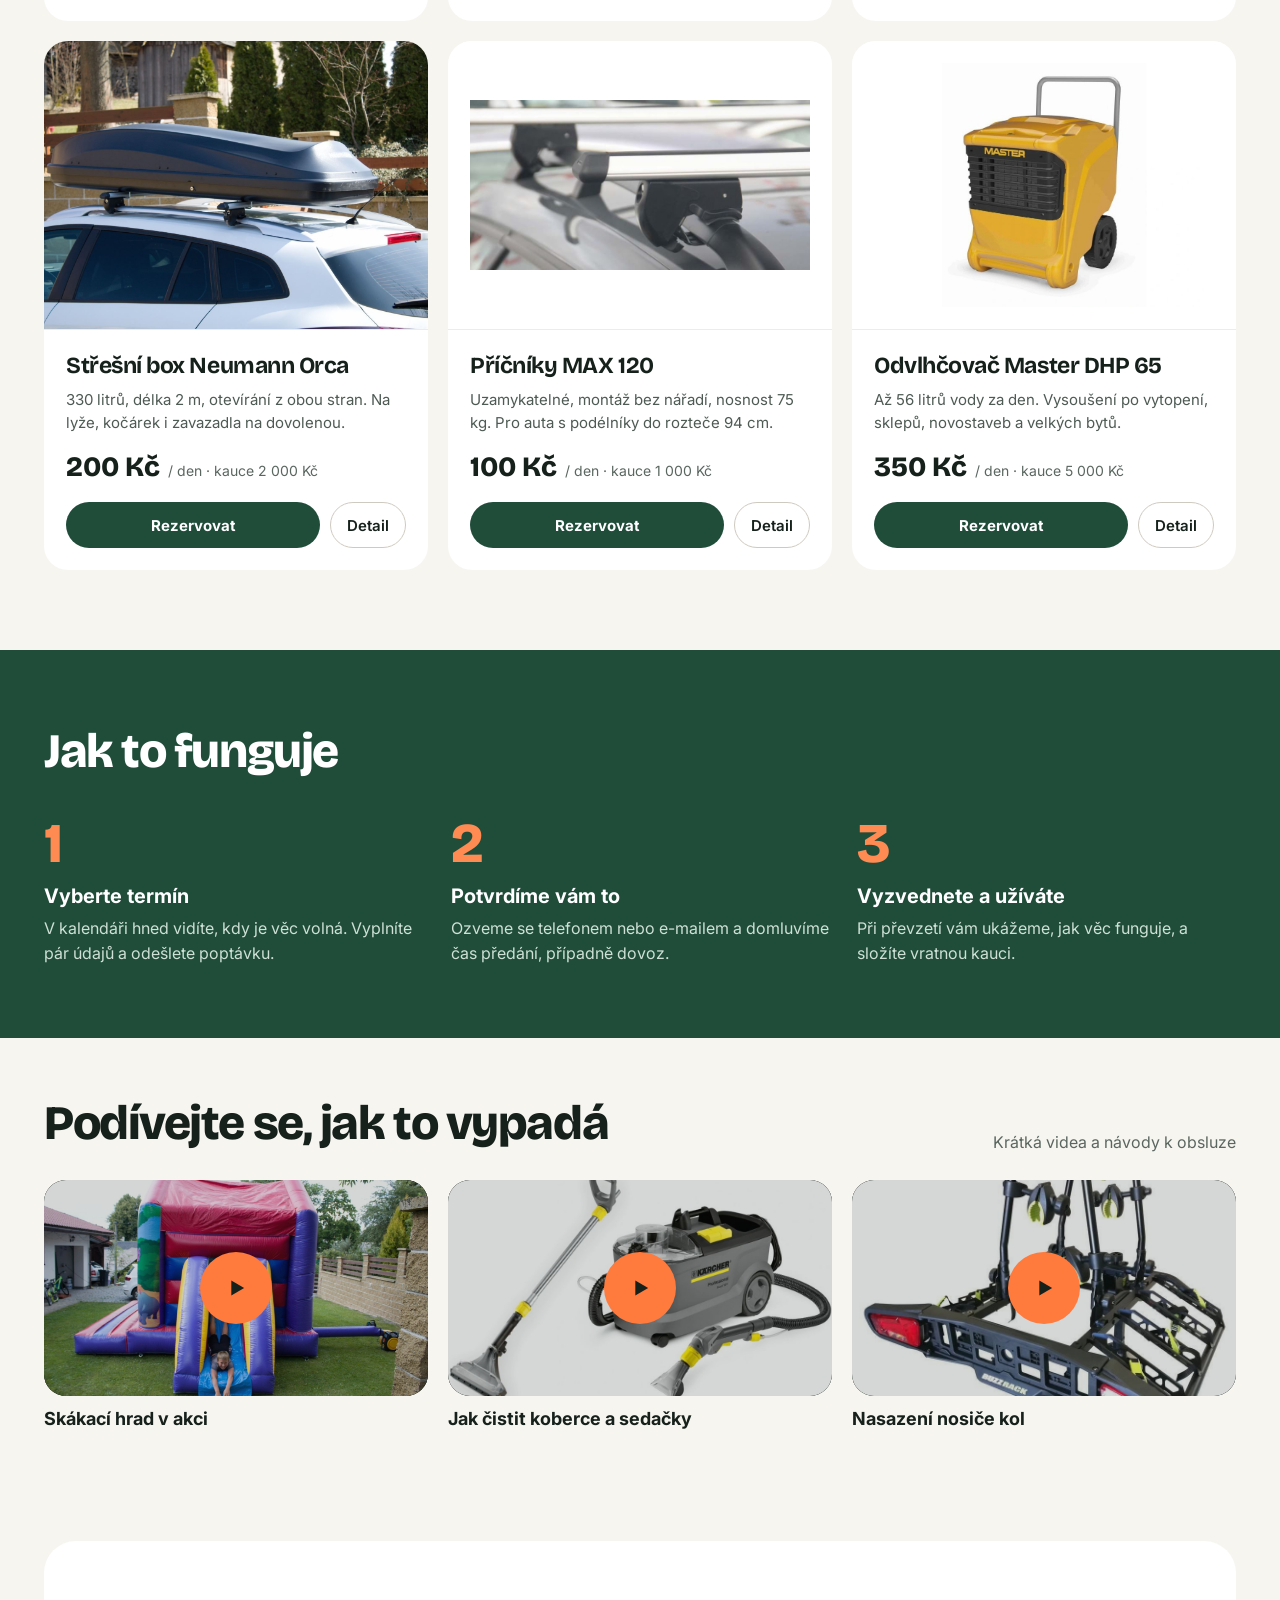
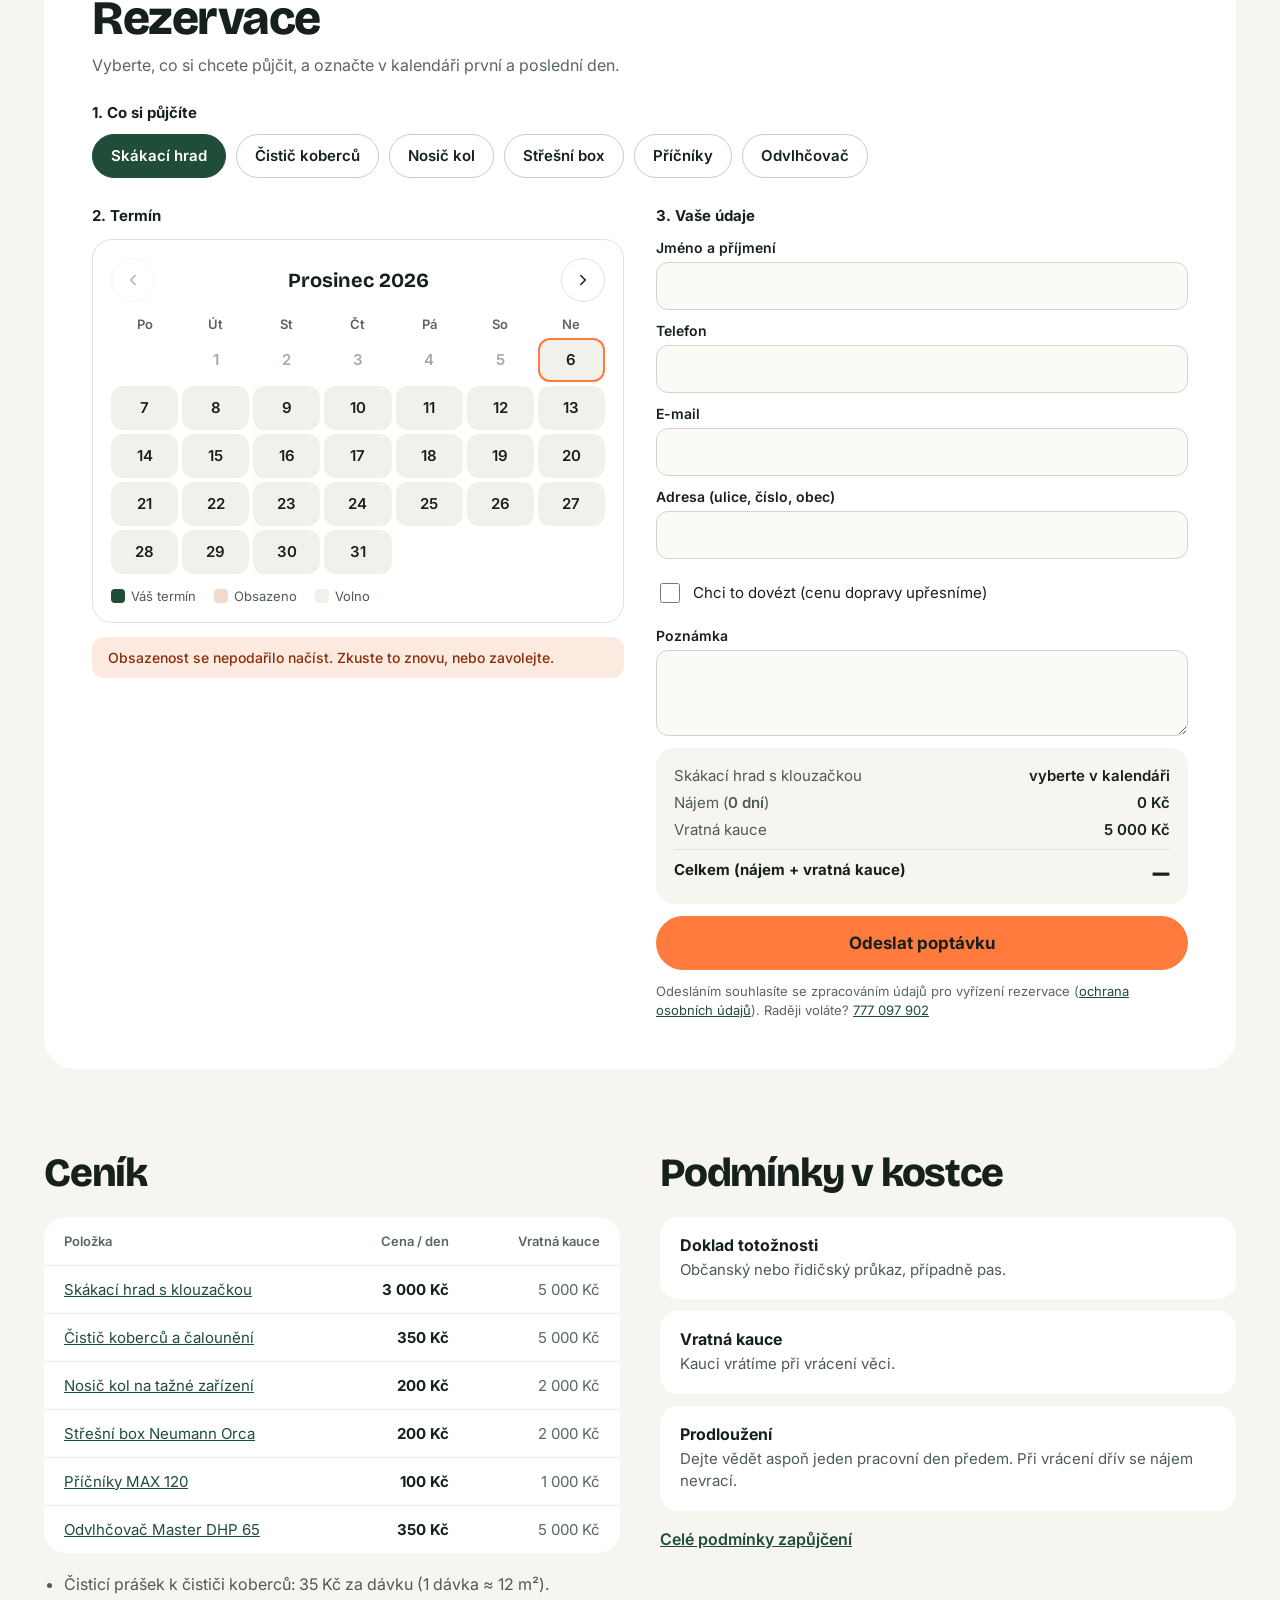
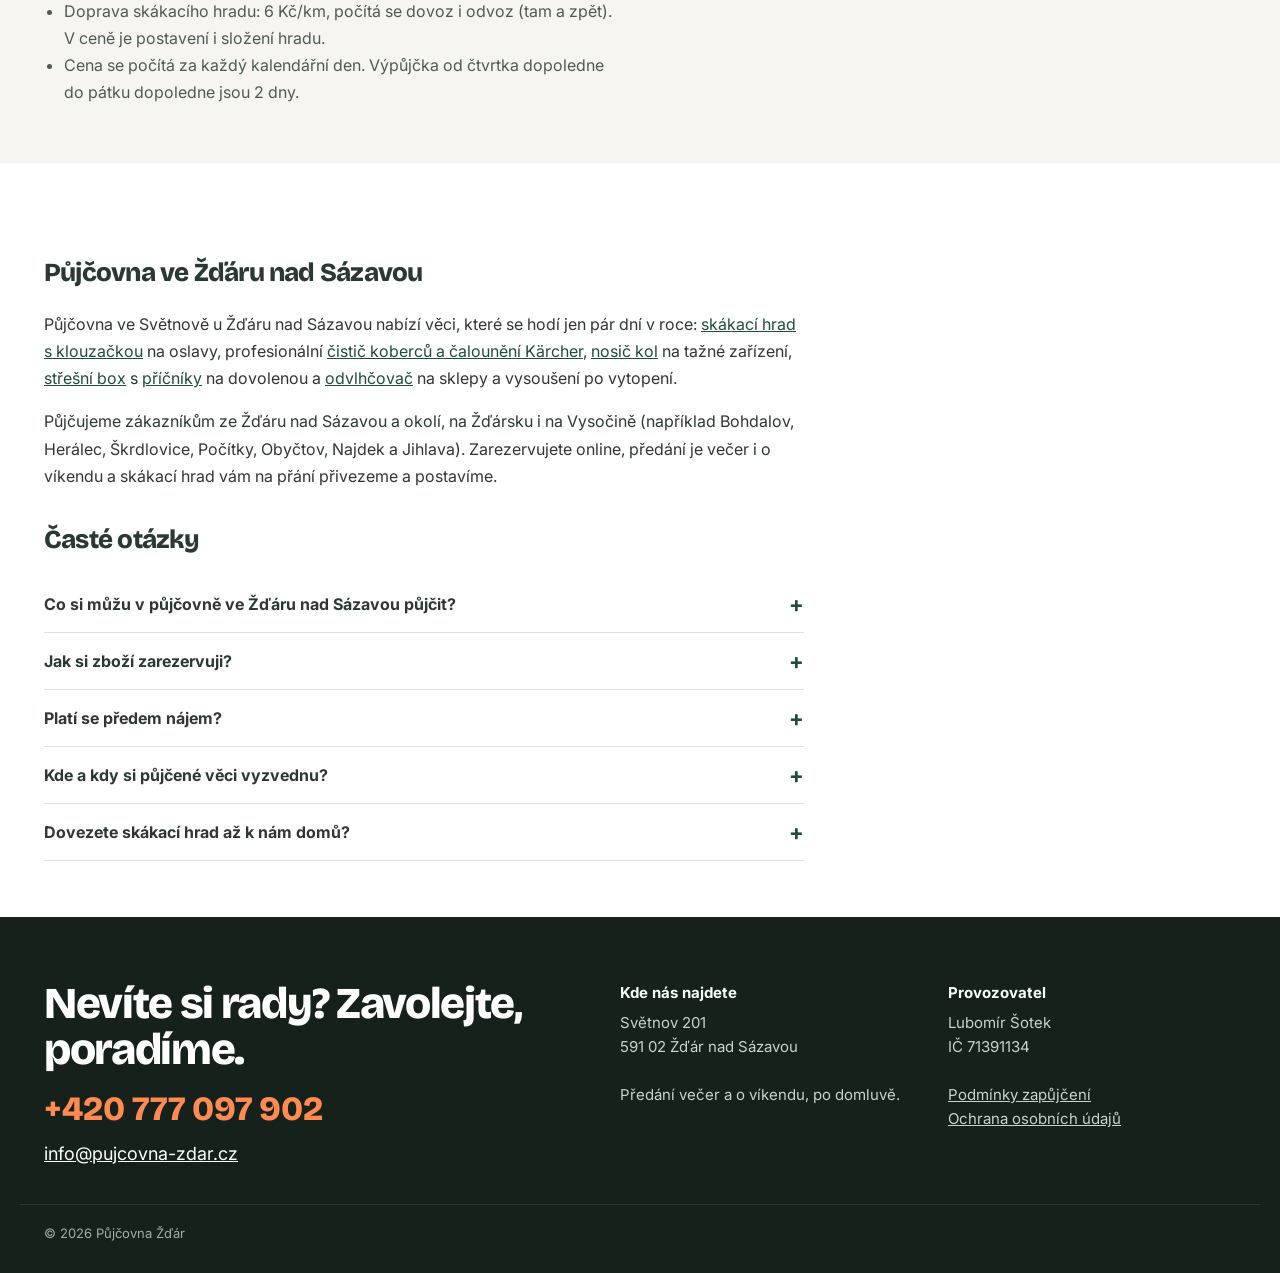
==== commit 64e46d2e: "Zájem o položky ve statistikách, FAQ a lepší H1 na úvodu Co-Authored-By: Claude Sonnet 5.5 <noreply@" ====
--- a/index.html
+++ b/index.html
@@ -6,6 +6,7 @@
 <title>Půjčovna Žďár nad Sázavou – skákací hrad, čistič koberců, střešní box</title>
 <meta name="description" content="Půjčovna ve Světnově u Žďáru nad Sázavou: skákací hrad s klouzačkou, čistič koberců Kärcher, nosič kol, střešní box, příčníky a odvlhčovač. Online rezervace, vyzvednutí večer i o víkendu, dovoz hradu domů.">
 <meta name="robots" content="index,follow,max-image-preview:large">
+<meta name="google-site-verification" content="9hPKgIYhCg_evJDCSA3Z0mEANu-zkcHJdCR1flKu0mo">
 <link rel="canonical" href="https://pujcovna-zdar.cz/">
 <meta property="og:type" content="website">
 <meta property="og:locale" content="cs_CZ">
@@ -19,6 +20,7 @@
 <link rel="icon" href="/favicon.svg" type="image/svg+xml">
 <script type="application/ld+json">{"@context":"https://schema.org","@type":"LocalBusiness","@id":"https://pujcovna-zdar.cz/#firma","name":"Půjčovna Žďár","url":"https://pujcovna-zdar.cz/","telephone":"+420777097902","email":"info@pujcovna-zdar.cz","image":"https://pujcovna-zdar.cz/img/hrad-1.jpg","address":{"@type":"PostalAddress","streetAddress":"Světnov 201","addressLocality":"Žďár nad Sázavou","postalCode":"591 02","addressCountry":"CZ"},"areaServed":["Žďár nad Sázavou","Bohdalov","Herálec","Škrdlovice","Počítky","Obyčtov","Najdek","Jihlava"],"description":"Půjčovna skákacího hradu, čističe koberců, nosiče kol, střešního boxu, příčníků a odvlhčovače ve Světnově u Žďáru nad Sázavou."}</script>
 <script type="application/ld+json">{"@context":"https://schema.org","@type":"WebSite","url":"https://pujcovna-zdar.cz/","name":"Půjčovna Žďár","inLanguage":"cs"}</script>
+<script type="application/ld+json">{"@context":"https://schema.org","@type":"FAQPage","mainEntity":[{"@type":"Question","name":"Co si můžu v půjčovně ve Žďáru nad Sázavou půjčit?","acceptedAnswer":{"@type":"Answer","text":"Půjčujeme skákací hrad s klouzačkou, čistič koberců a čalounění Kärcher, nosič kol na tažné zařízení, střešní box, střešní příčníky a odvlhčovač."}},{"@type":"Question","name":"Jak si zboží zarezervuji?","acceptedAnswer":{"@type":"Answer","text":"Na webu vyberete, co si chcete půjčit, označíte v kalendáři první a poslední den a odešlete poptávku. Rezervace platí po našem potvrzení telefonem nebo e-mailem."}},{"@type":"Question","name":"Platí se předem nájem?","acceptedAnswer":{"@type":"Answer","text":"Předem se skládá jen vratná kauce, nájem se zaplatí až při vrácení a můžeme ho strhnout z kauce. Platit můžete hotově, QR kódem nebo převodem."}},{"@type":"Question","name":"Kde a kdy si půjčené věci vyzvednu?","acceptedAnswer":{"@type":"Answer","text":"Vyzvedávat můžete ve Světnově u Žďáru nad Sázavou, večer i o víkendu po domluvě."}},{"@type":"Question","name":"Dovezete skákací hrad až k nám domů?","acceptedAnswer":{"@type":"Answer","text":"Ano, hrad na přání přivezeme, postavíme i složíme. Doprava stojí 6 Kč za kilometr, počítá se dovoz i odvoz. Půjčujeme na Žďársku a na Vysočině, například v okolí Bohdalova, Herálce, Škrdlovic, Počítek, Obyčtova, Najdku a v Jihlavě."}}]}</script>
 <link rel="preconnect" href="https://fonts.googleapis.com">
 <link rel="preconnect" href="https://fonts.gstatic.com" crossorigin>
 <link href="https://fonts.googleapis.com/css2?family=Bricolage+Grotesque:opsz,wght@12..96,700;12..96,800&family=Inter:wght@400;500;600;700&display=swap" rel="stylesheet">
@@ -37,7 +39,7 @@
 <section class="wrap hero">
 <div class="hero-text">
 <span class="pill">Světnov u Žďáru nad Sázavou</span>
-<h1>Půjčte si, co zrovna potřebujete. Večer i o víkendu.</h1>
+<h1>Půjčovna ve Žďáru nad Sázavou: půjčte si, co zrovna potřebujete.</h1>
 <p class="lead">Skákací hrad na oslavu, čistič na koberce, střešní box na dovolenou. Zarezervujete online, vyzvednete si u nás, nebo vám to přivezeme až domů.</p>
 <div class="hero-actions"><a class="btn btn-accent" href="#rezervace">Vybrat termín</a><a class="btn btn-outline" href="tel:+420777097902"><svg width="18" height="18" viewBox="0 0 24 24" fill="none" stroke="currentColor" stroke-width="2" stroke-linecap="round" stroke-linejoin="round" aria-hidden="true"><path d="M5 4h4l2 5-2.5 1.5a11 11 0 0 0 5 5L15 13l5 2v4a2 2 0 0 1-2 2A16 16 0 0 1 3 6a2 2 0 0 1 2-2"/></svg> 777 097 902</a></div>
 </div>
@@ -181,8 +183,9 @@
 <section class="white"><div class="wrap sec"><div class="prose">
 <h2>Půjčovna ve Žďáru nad Sázavou</h2>
 <p>Půjčovna ve Světnově u Žďáru nad Sázavou nabízí věci, které se hodí jen pár dní v roce: <a href="/skakaci-hrad.html">skákací hrad s klouzačkou</a> na oslavy, profesionální <a href="/cistic-kobercu.html">čistič koberců a čalounění Kärcher</a>, <a href="/nosic-kol.html">nosič kol</a> na tažné zařízení, <a href="/stresni-box.html">střešní box</a> s <a href="/pricniky.html">příčníky</a> na dovolenou a <a href="/odvlhcovac.html">odvlhčovač</a> na sklepy a vysoušení po vytopení.</p>
-<p>Půjčujeme zákazníkům ze Žďáru nad Sázavou i okolí (například Bohdalov, Herálec, Škrdlovice, Počítky, Obyčtov, Najdek a Jihlava). Zarezervujete online, předání je večer i o víkendu a skákací hrad vám na přání přivezeme a postavíme.</p>
-</div></div></section>
+<p>Půjčujeme zákazníkům ze Žďáru nad Sázavou a okolí, na Žďársku i na Vysočině (například Bohdalov, Herálec, Škrdlovice, Počítky, Obyčtov, Najdek a Jihlava). Zarezervujete online, předání je večer i o víkendu a skákací hrad vám na přání přivezeme a postavíme.</p>
+</div>
+<div class="prose faq" style="margin-top:28px"><h2>Časté otázky</h2><details><summary>Co si můžu v půjčovně ve Žďáru nad Sázavou půjčit?</summary><p>Půjčujeme skákací hrad s klouzačkou, čistič koberců a čalounění Kärcher, nosič kol na tažné zařízení, střešní box, střešní příčníky a odvlhčovač.</p></details><details><summary>Jak si zboží zarezervuji?</summary><p>Na webu vyberete, co si chcete půjčit, označíte v kalendáři první a poslední den a odešlete poptávku. Rezervace platí po našem potvrzení telefonem nebo e-mailem.</p></details><details><summary>Platí se předem nájem?</summary><p>Předem se skládá jen vratná kauce, nájem se zaplatí až při vrácení a můžeme ho strhnout z kauce. Platit můžete hotově, QR kódem nebo převodem.</p></details><details><summary>Kde a kdy si půjčené věci vyzvednu?</summary><p>Vyzvedávat můžete ve Světnově u Žďáru nad Sázavou, večer i o víkendu po domluvě.</p></details><details><summary>Dovezete skákací hrad až k nám domů?</summary><p>Ano, hrad na přání přivezeme, postavíme i složíme. Doprava stojí 6 Kč za kilometr, počítá se dovoz i odvoz. Půjčujeme na Žďársku a na Vysočině, například v okolí Bohdalova, Herálce, Škrdlovic, Počítek, Obyčtova, Najdku a v Jihlavě.</p></details></div></div></section>
 </main>
 
 <footer class="foot" id="kontakt">
@@ -200,4 +203,4 @@
 
 <script>window.PJ={"url": "https://bnckyiveqebzzzxuoluj.supabase.co", "key": "sb_publishable_9-08pVFy82_mNy3rRVh-6w_gUZwOe3I", "items": [{"id": "hrad", "slug": "skakaci-hrad", "name": "Skákací hrad s klouzačkou", "short_name": "Skákací hrad", "price": 3000, "deposit": 5000}, {"id": "cistic", "slug": "cistic-kobercu", "name": "Čistič koberců a čalounění", "short_name": "Čistič koberců", "price": 350, "deposit": 5000}, {"id": "nosic", "slug": "nosic-kol", "name": "Nosič kol na tažné zařízení", "short_name": "Nosič kol", "price": 200, "deposit": 2000}, {"id": "box", "slug": "stresni-box", "name": "Střešní box Neumann Orca", "short_name": "Střešní box", "price": 200, "deposit": 2000}, {"id": "pricniky", "slug": "pricniky", "name": "Příčníky MAX 120", "short_name": "Příčníky", "price": 100, "deposit": 1000}, {"id": "odvlhcovac", "slug": "odvlhcovac", "name": "Odvlhčovač Master DHP 65", "short_name": "Odvlhčovač", "price": 350, "deposit": 5000}]};</script>
 <script src="/js/web.js" defer></script>
-</body></html>
+<script src="/js/stats.js" defer></script></body></html>
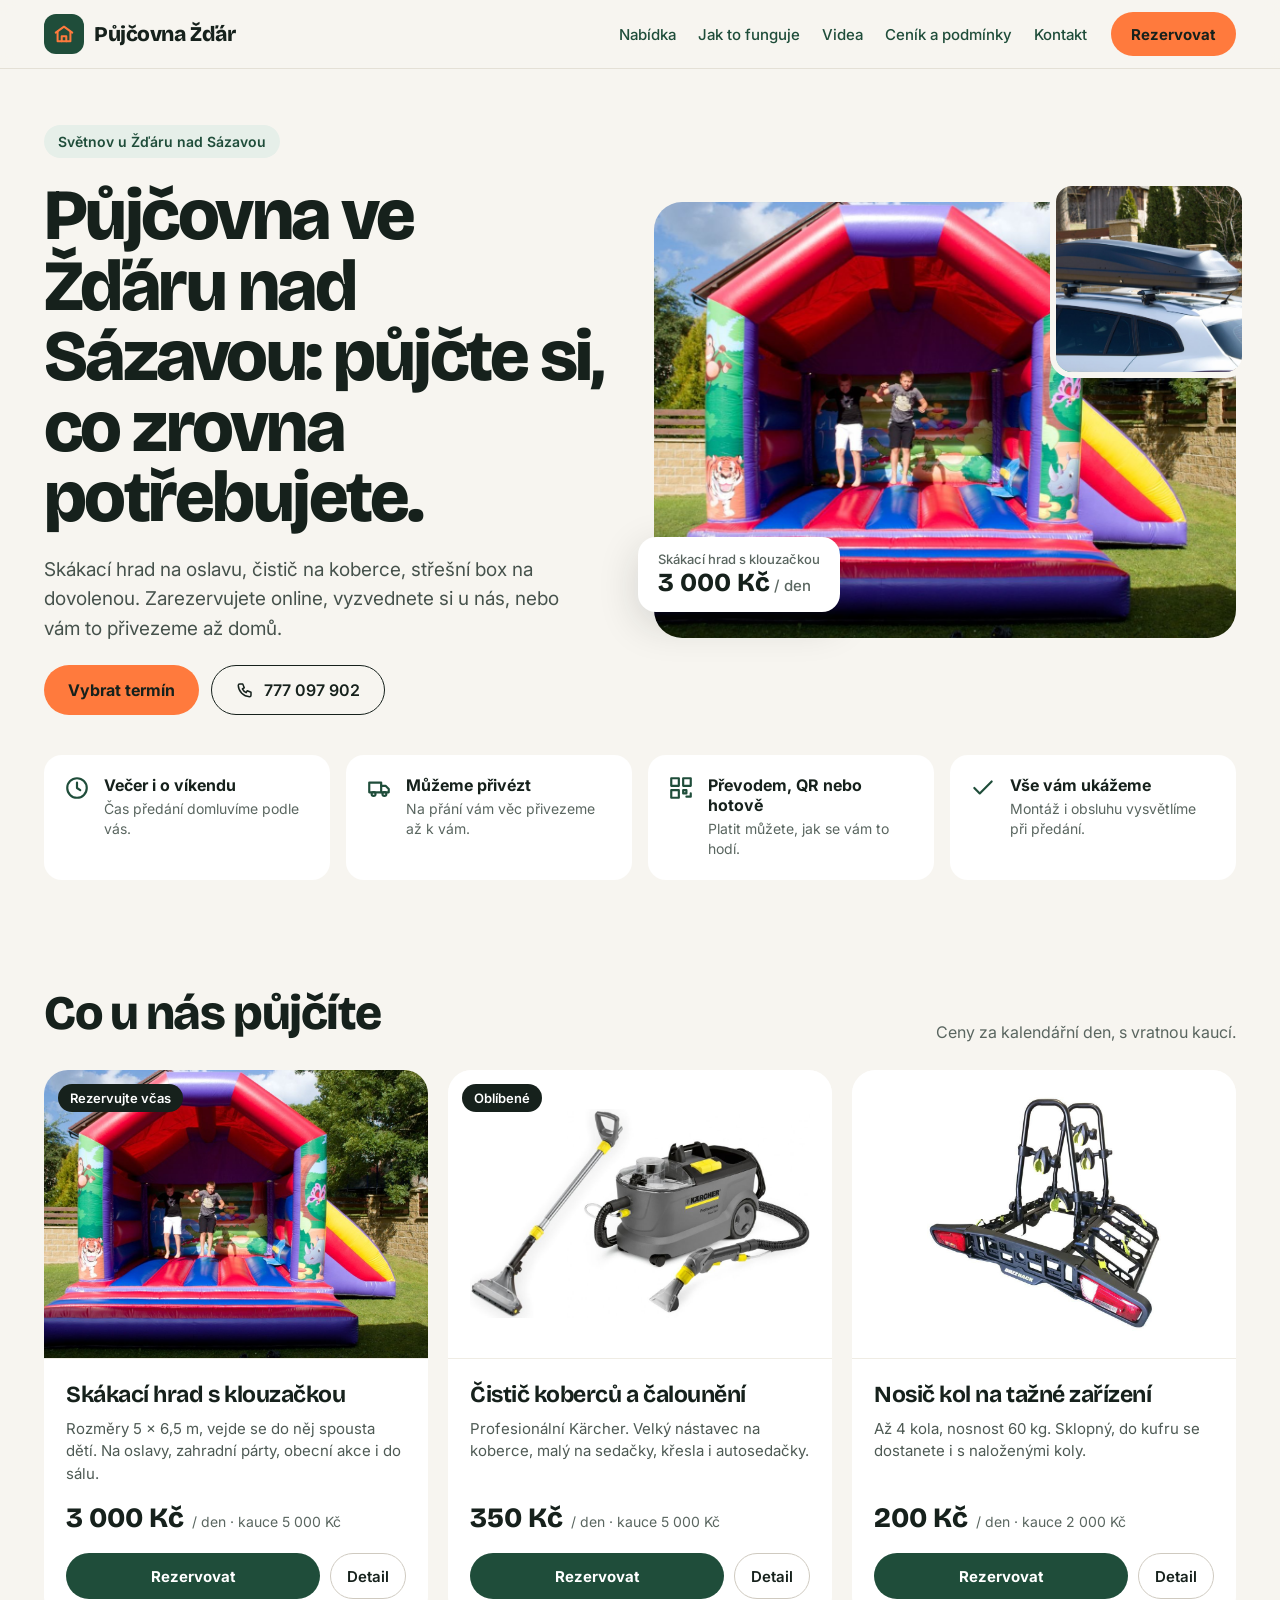
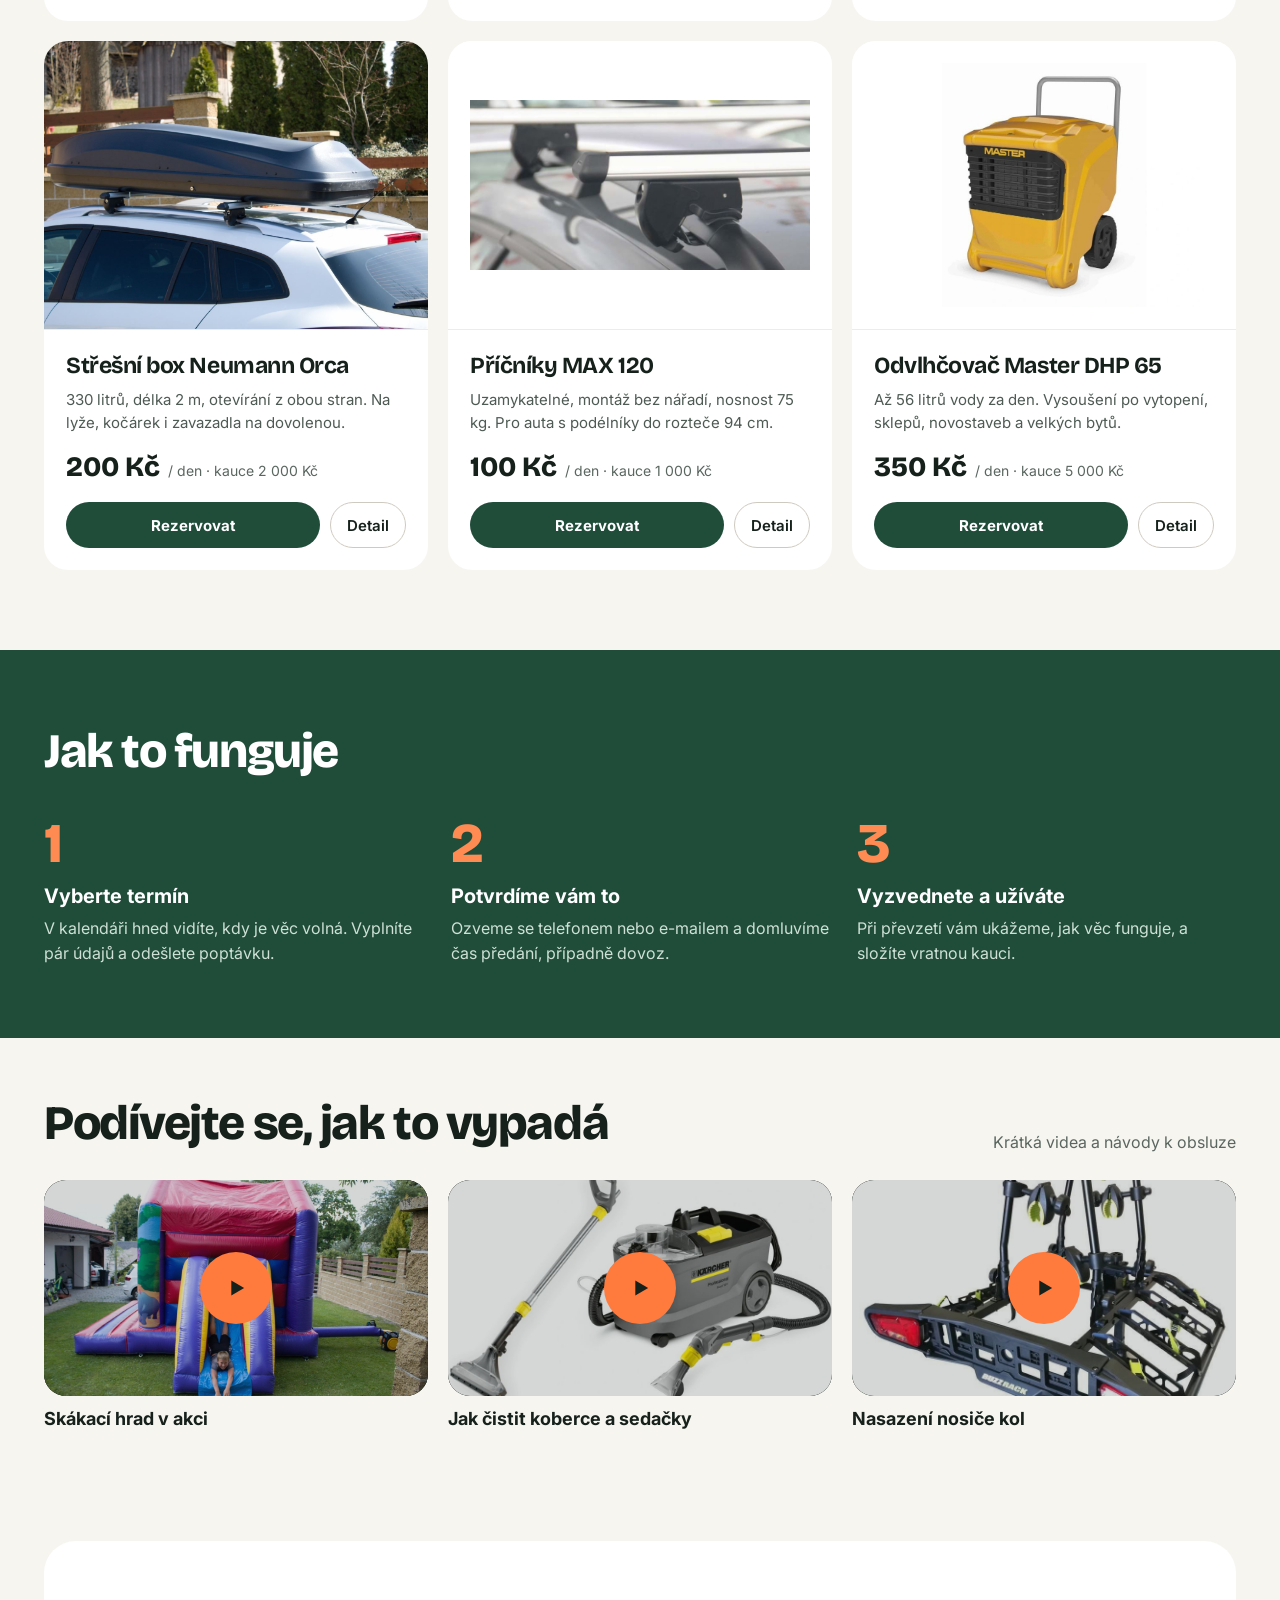
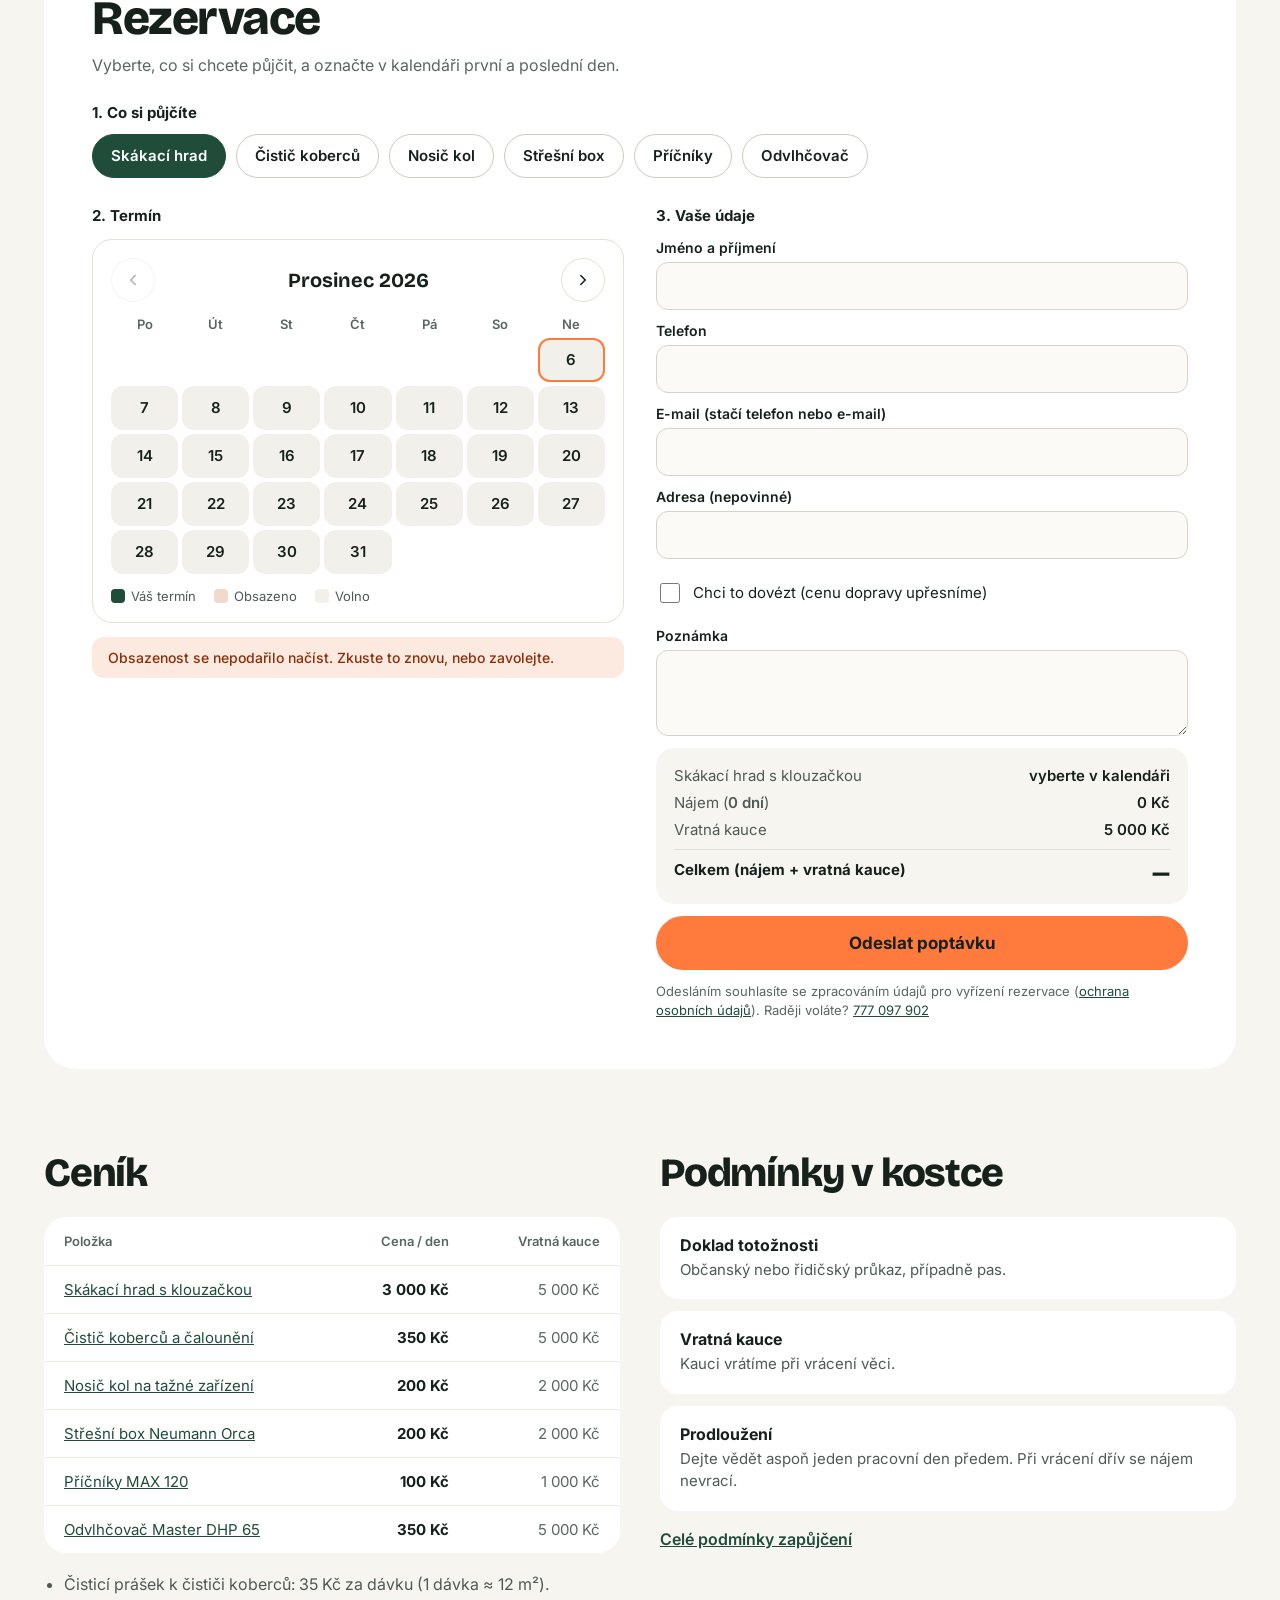
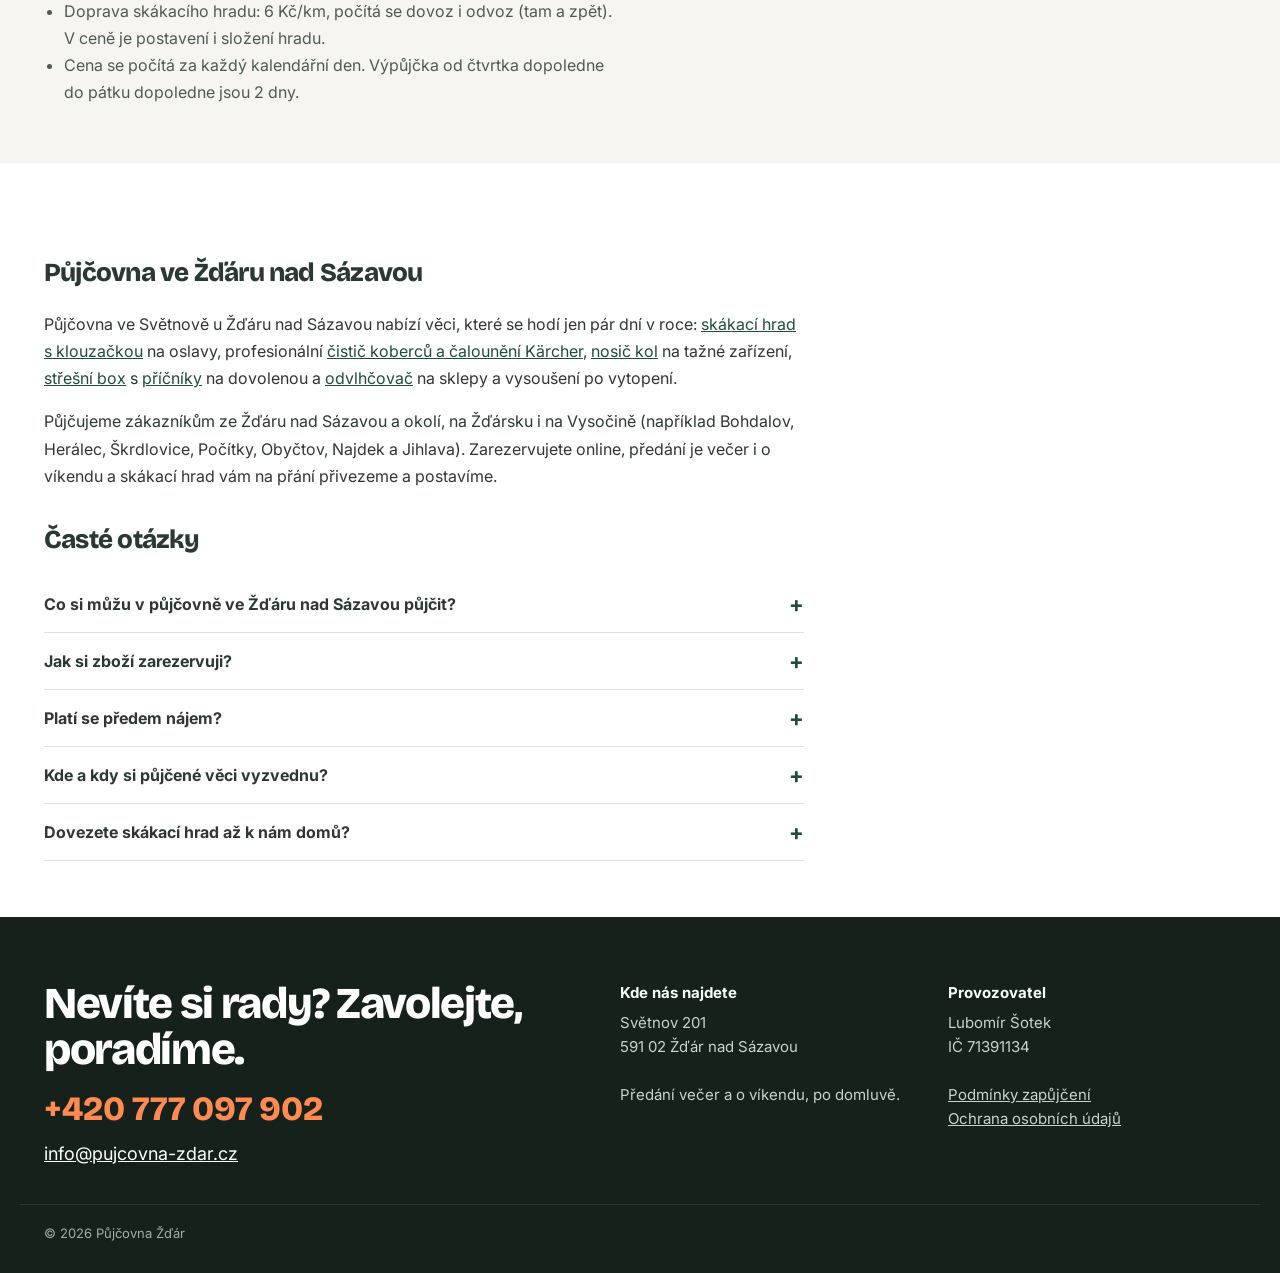
==== commit 8ca2b1ea: "Rezervační formulář: stačí telefon nebo e-mail, adresa nepovinná" ====
--- a/index.html
+++ b/index.html
@@ -137,10 +137,10 @@
 <form class="form" id="resForm" novalidate>
 <div class="form-row">
 <label class="field">Jméno a příjmení<input name="name" type="text" autocomplete="name" required></label>
-<label class="field" style="flex-basis:150px">Telefon<input name="phone" type="tel" autocomplete="tel" required></label>
-</div>
-<label class="field">E-mail<input name="email" type="email" autocomplete="email" required></label>
-<label class="field">Adresa (ulice, číslo, obec)<input name="address" type="text" autocomplete="street-address" required></label>
+<label class="field" style="flex-basis:150px">Telefon<input name="phone" type="tel" autocomplete="tel"></label>
+</div>
+<label class="field">E-mail (stačí telefon nebo e-mail)<input name="email" type="email" autocomplete="email"></label>
+<label class="field">Adresa (nepovinné)<input name="address" type="text" autocomplete="street-address"></label>
 <label class="hp" aria-hidden="true">Nevyplňujte<input name="web" type="text" tabindex="-1" autocomplete="off"></label>
 <label class="check"><input name="delivery" type="checkbox"> Chci to dovézt (cenu dopravy upřesníme)</label>
 <label class="field">Poznámka<textarea name="note" rows="3"></textarea></label>
